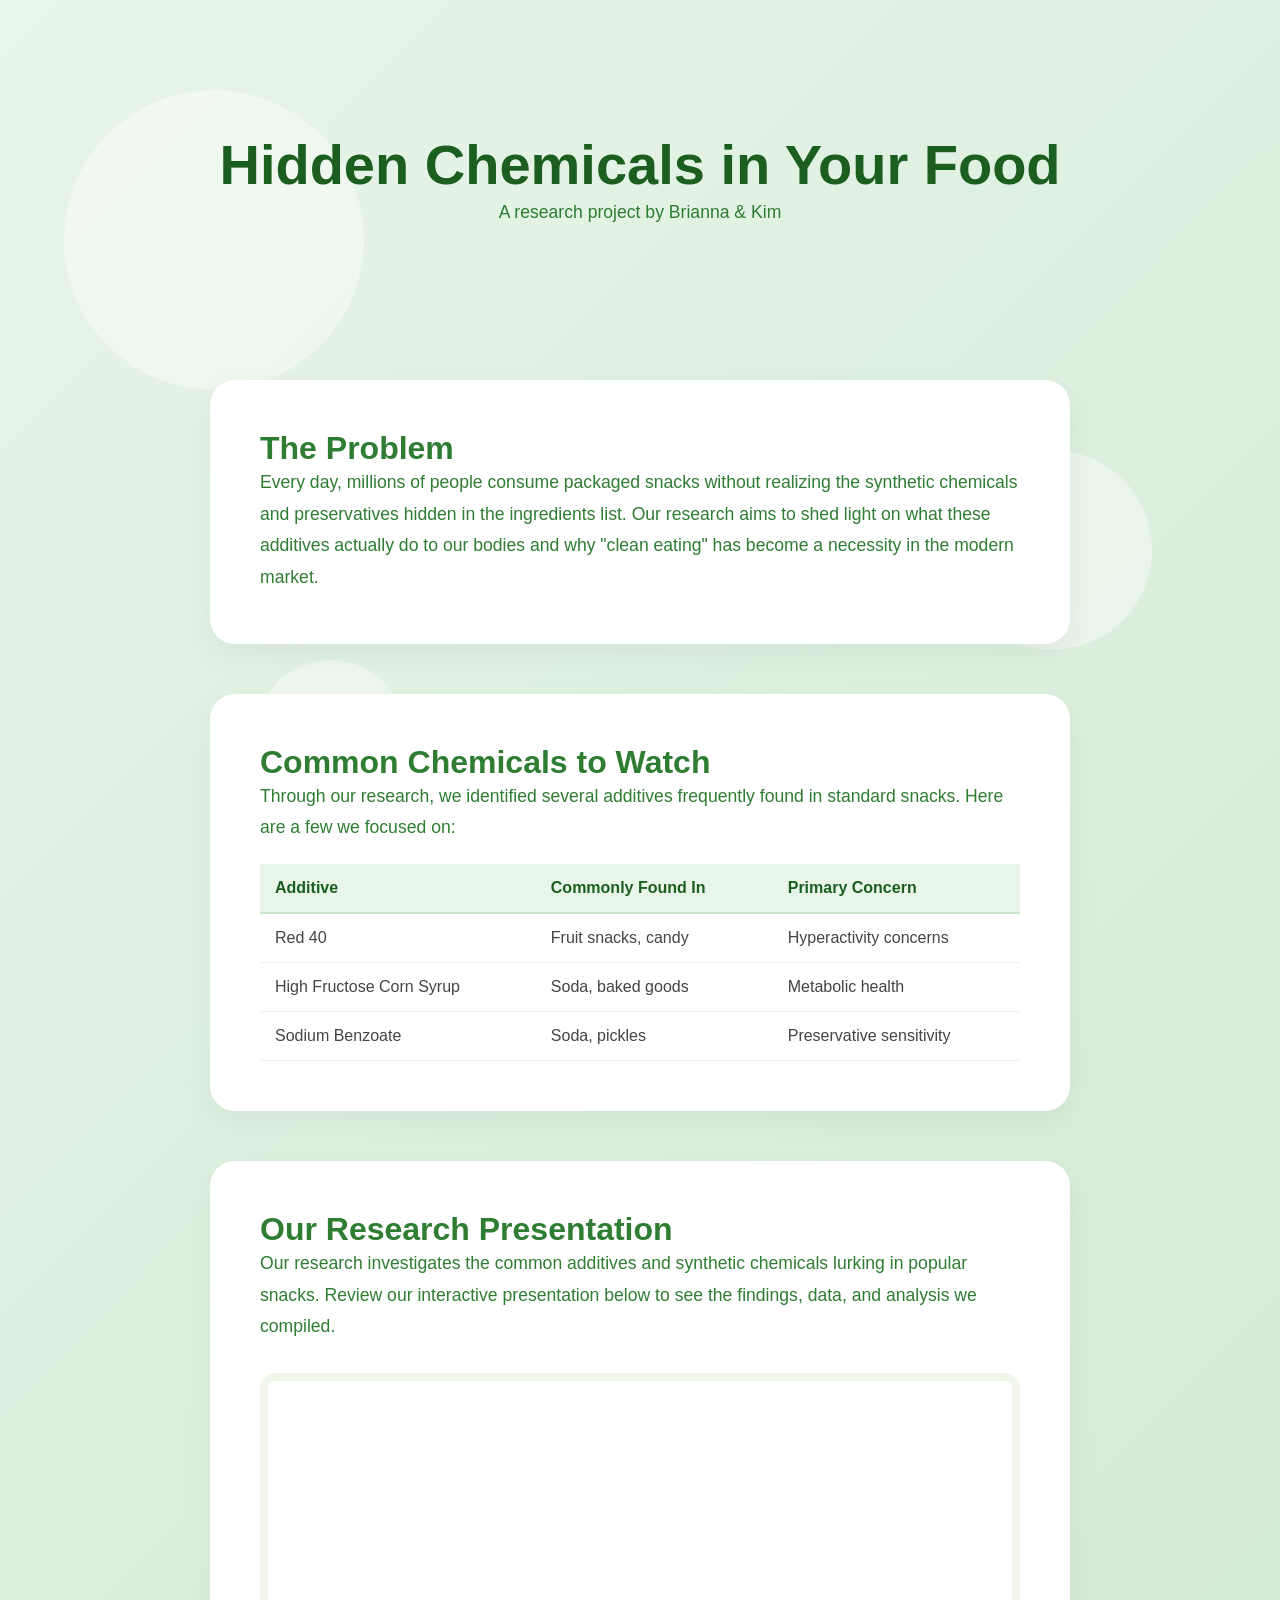
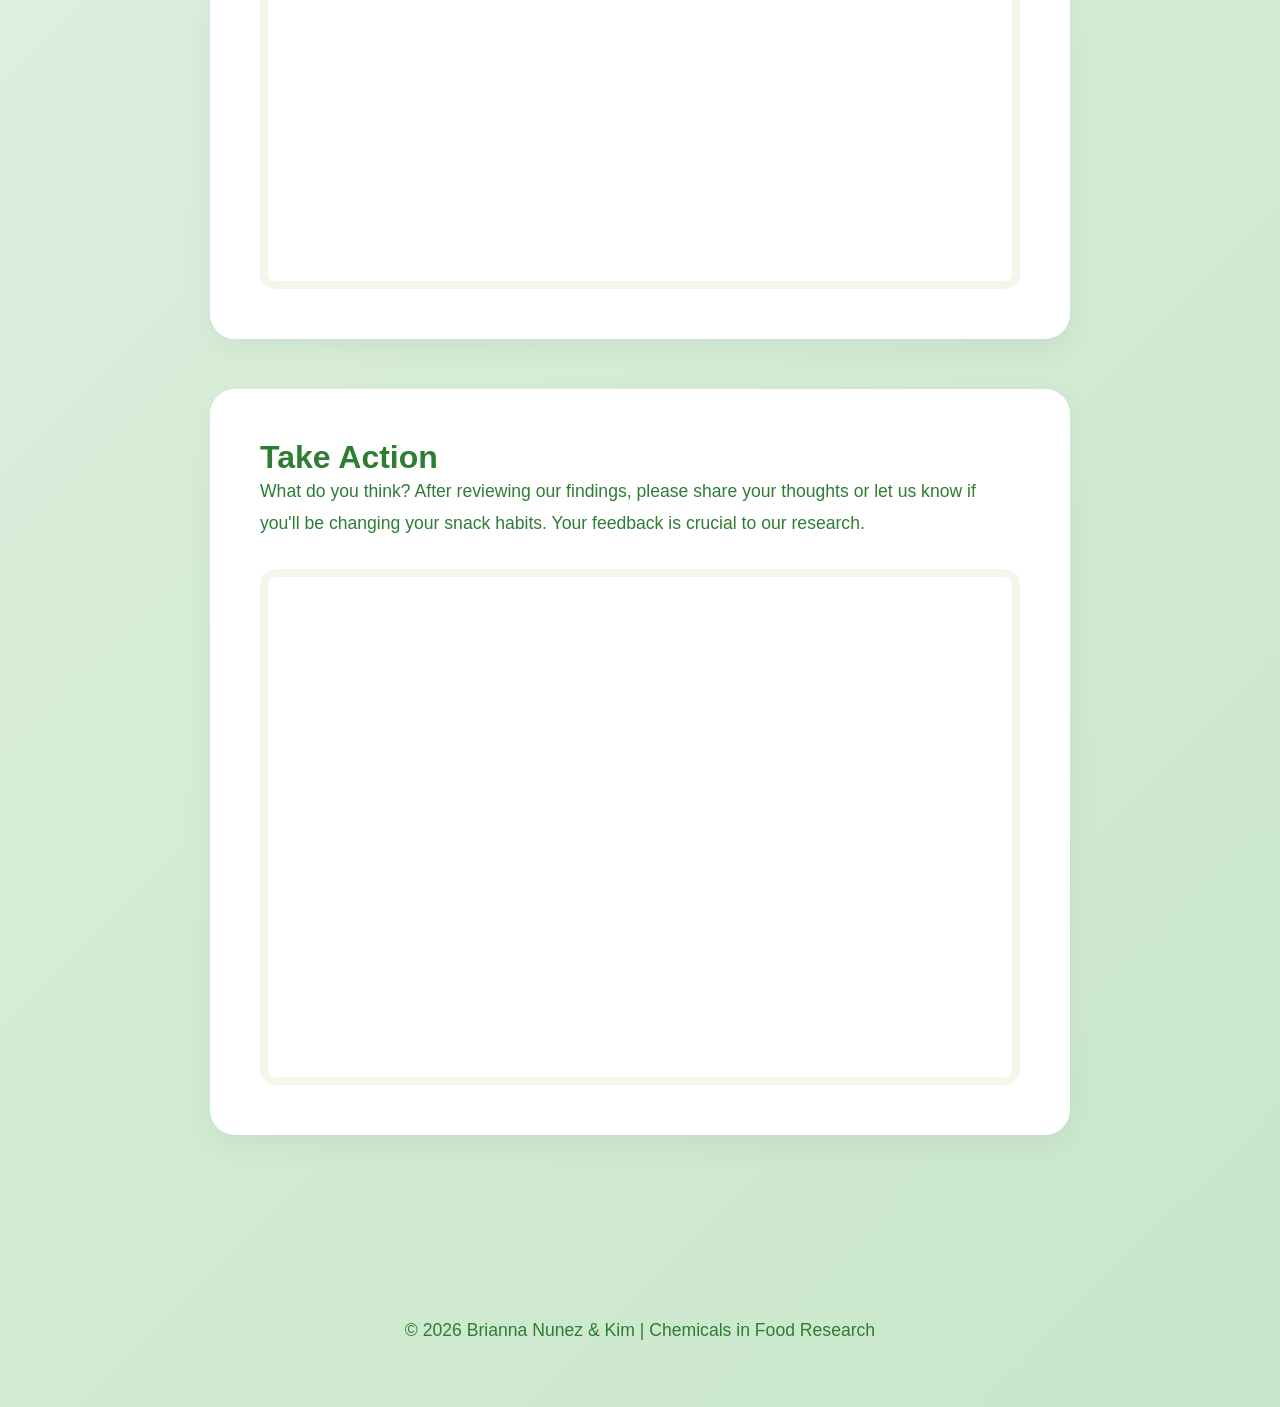
==== index.html @ 99bd2d15 "up" ====
<!DOCTYPE html>
<html lang="en">
<head>
    <meta charset="UTF-8">
    <meta name="viewport" content="width=device-width, initial-scale=1.0">
    <title>Hidden Chemicals in Food | Brianna & Kim</title>
    <link rel="stylesheet" href="style.css">
</head>
<body>

    <div class="background-shapes">
        <div class="shape shape-1"></div>
        <div class="shape shape-2"></div>
        <div class="shape shape-3"></div>
    </div>

    <header>
        <h1>Hidden Chemicals in Your Food</h1>
        <p>A research project by Brianna & Kim</p>
    </header>

    <main>
        <section class="card">
            <h2>The Problem</h2>
            <p>Every day, millions of people consume packaged snacks without realizing the synthetic chemicals and preservatives hidden in the ingredients list. Our research aims to shed light on what these additives actually do to our bodies and why "clean eating" has become a necessity in the modern market.</p>
        </section>

        <section class="card">
            <h2>Common Chemicals to Watch</h2>
            <p>Through our research, we identified several additives frequently found in standard snacks. Here are a few we focused on:</p>
            <table class="chemical-table">
                <thead>
                    <tr>
                        <th>Additive</th>
                        <th>Commonly Found In</th>
                        <th>Primary Concern</th>
                    </tr>
                </thead>
                <tbody>
                    <tr>
                        <td>Red 40</td>
                        <td>Fruit snacks, candy</td>
                        <td>Hyperactivity concerns</td>
                    </tr>
                    <tr>
                        <td>High Fructose Corn Syrup</td>
                        <td>Soda, baked goods</td>
                        <td>Metabolic health</td>
                    </tr>
                    <tr>
                        <td>Sodium Benzoate</td>
                        <td>Soda, pickles</td>
                        <td>Preservative sensitivity</td>
                    </tr>
                </tbody>
            </table>
        </section>

        <section class="card">
            <h2>Our Research Presentation</h2>
            <p>Our research investigates the common additives and synthetic chemicals lurking in popular snacks. Review our interactive presentation below to see the findings, data, and analysis we compiled.</p>
            <div class="iframe-wrapper">
                <iframe src="https://www.canva.com/design/DAHKsEbuqi4/8BGTAutN_afvGPMgyIheFQ/view" allowfullscreen="true"></iframe>
            </div>
        </section>

        <section class="card">
            <h2>Take Action</h2>
            <p>What do you think? After reviewing our findings, please share your thoughts or let us know if you'll be changing your snack habits. Your feedback is crucial to our research.</p>
            <div class="iframe-wrapper">
                <iframe src="https://forms.gle/a7xbpSAyLiVK8RR58"></iframe>
            </div>
        </section>
    </main>

    <footer>
        <p>&copy; 2026 Brianna Nunez & Kim | Chemicals in Food Research</p>
    </footer>

</body>
</html>
---- style.css ----
* { margin: 0; padding: 0; box-sizing: border-box; }
@import url('https://fonts.googleapis.com/css2?family=Poppins:wght@300;600&display=swap');

html { scroll-behavior: smooth; }

body {
    font-family: 'Poppins', sans-serif;
    background: linear-gradient(135deg, #e8f5e9, #c8e6c9);
    min-height: 100vh;
    overflow-x: hidden;
    position: relative;
}

/* Floating Shapes (The "Veggie/Cloud" fluffiness) */
.background-shapes {
    position: fixed;
    top: 0; left: 0; width: 100%; height: 100%;
    z-index: -1;
    overflow: hidden;
}

.shape {
    position: absolute;
    background: rgba(255, 255, 255, 0.4);
    border-radius: 50%;
    animation: drift 15s infinite ease-in-out;
}

.shape-1 { width: 300px; height: 300px; top: 10%; left: 5%; }
.shape-2 { width: 200px; height: 200px; top: 50%; right: 10%; animation-delay: -5s; }
.shape-3 { width: 150px; height: 150px; bottom: 10%; left: 20%; animation-delay: -10s; }

@keyframes drift {
    0%, 100% { transform: translateY(0) scale(1); }
    50% { transform: translateY(-50px) scale(1.1); }
}

header {
    height: 40vh;
    display: flex;
    flex-direction: column;
    justify-content: center;
    align-items: center;
    text-align: center;
    padding: 20px;
}

h1 { font-size: 3.5rem; margin: 0; color: #1b5e20; }
p { line-height: 1.8; font-size: 1.1rem; color: #2e7d32; }

main { max-width: 900px; margin: 0 auto 50px auto; padding: 20px; }

/* Scroll Animation */
@keyframes reveal-animation {
    from { opacity: 0; transform: translateY(50px); }
    to { opacity: 1; transform: translateY(0); }
}

.card {
    background: white;
    padding: 50px;
    margin-bottom: 50px;
    border-radius: 25px;
    box-shadow: 0 10px 30px rgba(0,0,0,0.05);
    animation: reveal-animation linear both;
    animation-timeline: view();
    animation-range: entry 10% cover 40%;
    
    /* Sink-In Hover Effect */
    transition: transform 0.3s ease, box-shadow 0.3s ease;
}

.card:hover {
    transform: scale(0.97); /* The sink effect */
    box-shadow: 0 5px 15px rgba(0,0,0,0.1);
    filter: brightness(0.98); /* Slightly darkens to feel "pressed" */
}

h2 { color: #2e7d32; margin-top: 0; font-size: 2rem; }

.chemical-table { width: 100%; border-collapse: collapse; margin-top: 20px; }
.chemical-table th { background-color: #e8f5e9; color: #1b5e20; padding: 15px; text-align: left; border-bottom: 2px solid #c8e6c9; }
.chemical-table td { padding: 15px; border-bottom: 1px solid #e8f5e9; color: #444; }

.iframe-wrapper { margin-top: 30px; border: 8px solid #f1f8e9; border-radius: 15px; overflow: hidden; }
iframe { width: 100%; height: 500px; border: none; display: block; }

footer { text-align: center; padding: 60px; color: #4caf50; }
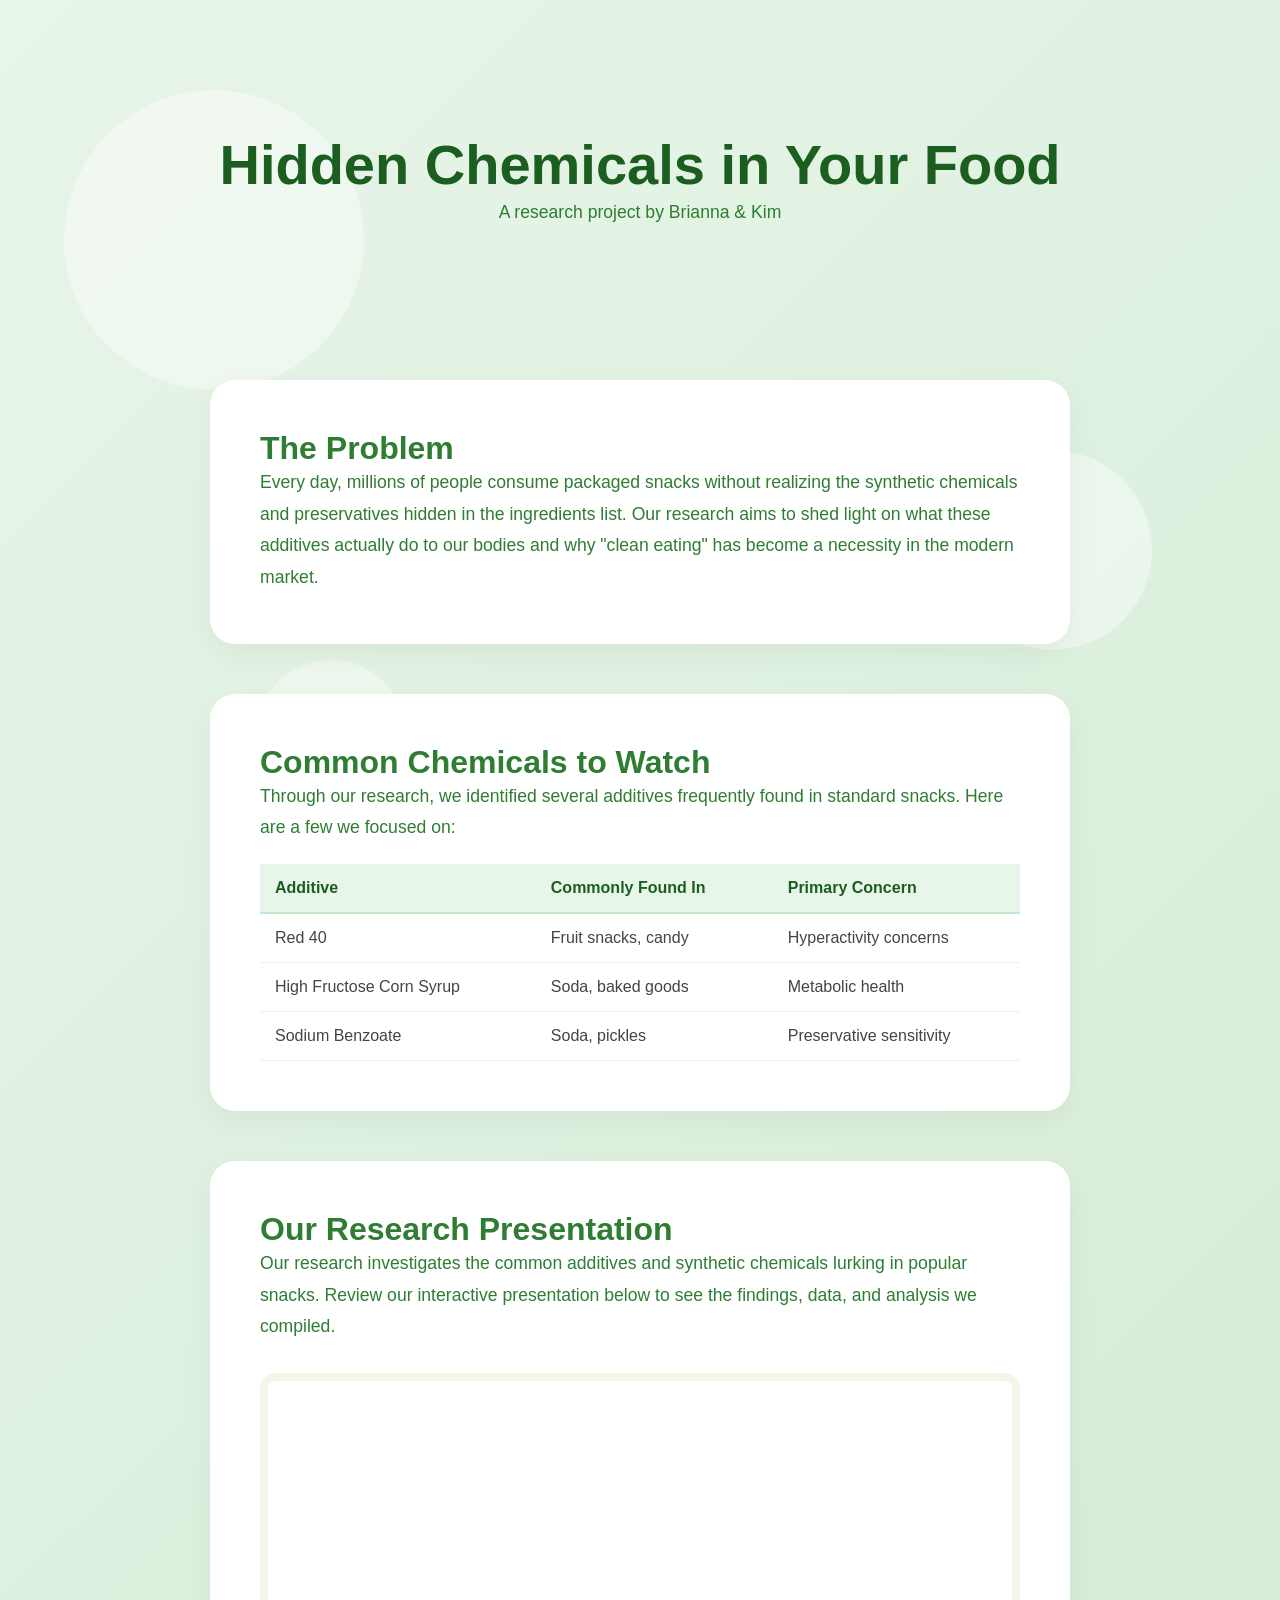
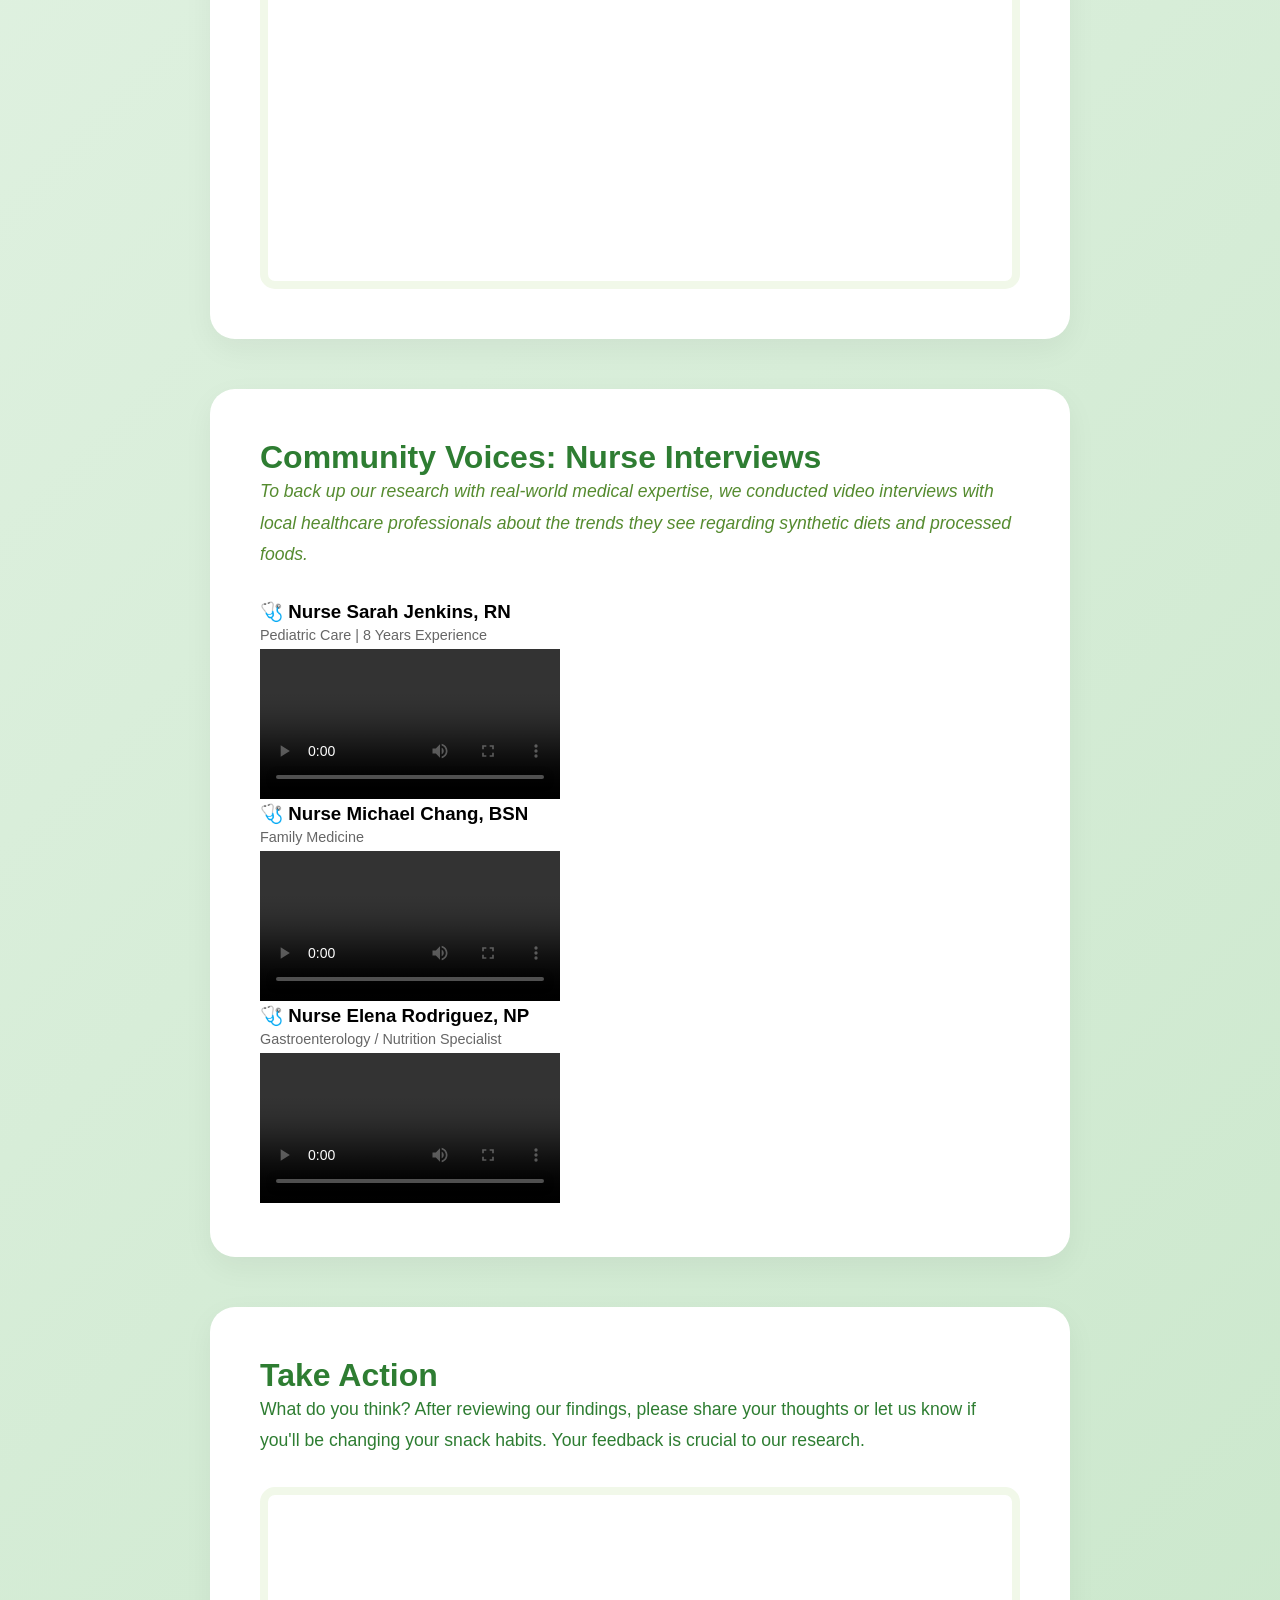
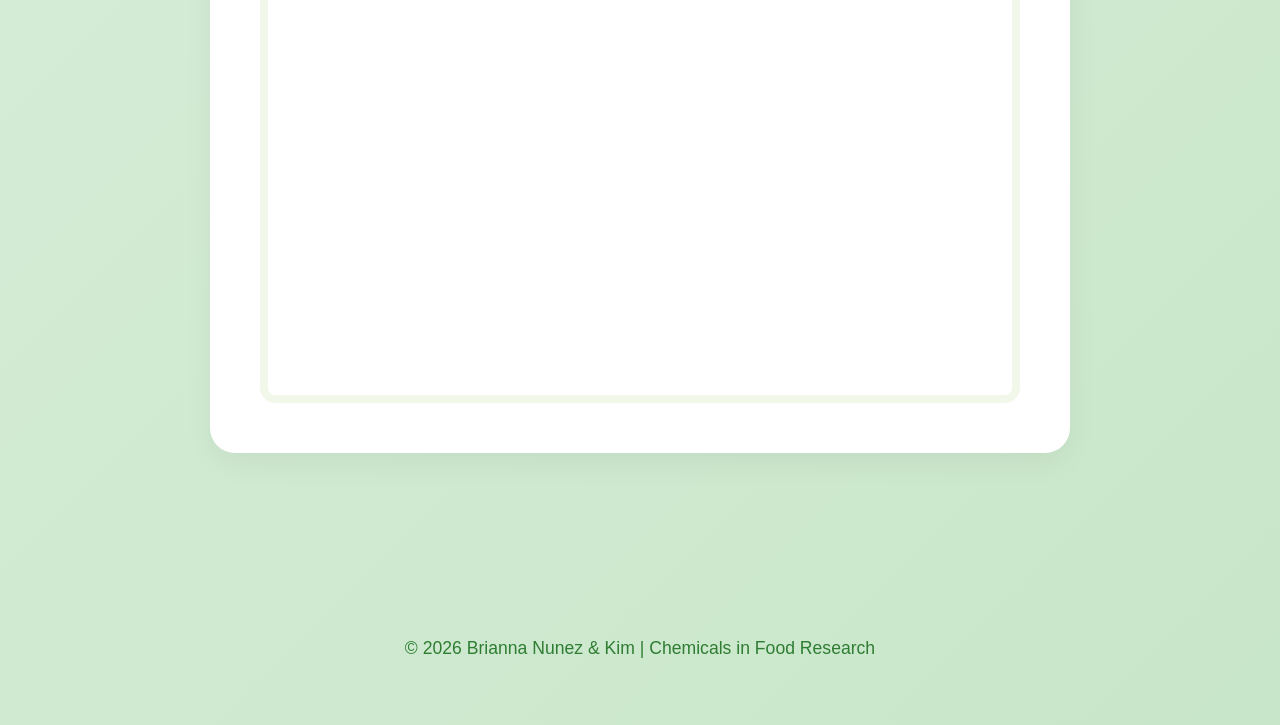
==== commit 095a6b71: "/" ====
--- a/index.html
+++ b/index.html
@@ -60,7 +60,56 @@
             <h2>Our Research Presentation</h2>
             <p>Our research investigates the common additives and synthetic chemicals lurking in popular snacks. Review our interactive presentation below to see the findings, data, and analysis we compiled.</p>
             <div class="iframe-wrapper">
-                <iframe src="https://www.canva.com/design/DAHKsEbuqi4/8BGTAutN_afvGPMgyIheFQ/view" allowfullscreen="true"></iframe>
+                <iframe src="https://www.canva.com/design/DAHKsEbuqi4/8BGTAutN_afvGPMgyIheFQ/view?embed" allowfullscreen="true"></iframe>
+            </div>
+        </section>
+
+       <!-- VIDEO INTERVIEWS SECTION -->
+       <section class="card">
+            <h2>Community Voices: Nurse Interviews</h2>
+            <p class="section-intro">To back up our research with real-world medical expertise, we conducted video interviews with local healthcare professionals about the trends they see regarding synthetic diets and processed foods.</p>
+            
+            <div class="video-grid">
+                
+                <div class="video-block">
+                    <div class="nurse-info">
+                        <h3>🩺 Nurse Sarah Jenkins, RN</h3>
+                        <p class="nurse-meta">Pediatric Care | 8 Years Experience</p>
+                    </div>
+                    <div class="video-wrapper">
+                        <video controls>
+                            <source src="nurse1.mov" type="video/quicktime">
+                            Your browser does not support the video tag.
+                        </video>
+                    </div>
+                </div>
+
+                <div class="video-block">
+                    <div class="nurse-info">
+                        <h3>🩺 Nurse Michael Chang, BSN</h3>
+                        <p class="nurse-meta">Family Medicine</p>
+                    </div>
+                    <div class="video-wrapper">
+                        <video controls>
+                            <source src="nurse2.mov" type="video/quicktime">
+                            Your browser does not support the video tag.
+                        </video>
+                    </div>
+                </div>
+
+                <div class="video-block">
+                    <div class="nurse-info">
+                        <h3>🩺 Nurse Elena Rodriguez, NP</h3>
+                        <p class="nurse-meta">Gastroenterology / Nutrition Specialist</p>
+                    </div>
+                    <div class="video-wrapper">
+                        <video controls>
+                            <source src="nurse3.mov" type="video/quicktime">
+                            Your browser does not support the video tag.
+                        </video>
+                    </div>
+                </div>
+
             </div>
         </section>
 
--- a/style.css
+++ b/style.css
@@ -85,4 +85,89 @@
 .iframe-wrapper { margin-top: 30px; border: 8px solid #f1f8e9; border-radius: 15px; overflow: hidden; }
 iframe { width: 100%; height: 500px; border: none; display: block; }
 
-footer { text-align: center; padding: 60px; color: #4caf50; }+footer { text-align: center; padding: 60px; color: #4caf50; }
+
+/* --- Nurse Interviews Section Styles --- */
+.section-intro {
+    margin-bottom: 30px;
+    font-style: italic;
+    color: #558b2f;
+}
+
+.interview-container {
+    display: flex;
+    flex-direction: column;
+    gap: 40px;
+    margin-top: 20px;
+}
+
+.interview-block {
+    background-color: #f1f8e9;
+    padding: 25px;
+    border-radius: 15px;
+    border-left: 5px solid #4caf50;
+    transition: transform 0.2s ease;
+}
+
+.interview-block:hover {
+    transform: translateX(5px); /* Soft nudge right on hover */
+}
+
+.nurse-profile {
+    display: flex;
+    align-items: center;
+    gap: 15px;
+    margin-bottom: 15px;
+}
+
+.nurse-avatar {
+    font-size: 2rem;
+    background: white;
+    padding: 10px;
+    border-radius: 50%;
+    box-shadow: 0 4px 10px rgba(0,0,0,0.05);
+    width: 55px;
+    height: 55px;
+    display: flex;
+    align-items: center;
+    justify-content: center;
+}
+
+.nurse-profile h3 {
+    color: #1b5e20;
+    font-size: 1.2rem;
+    margin: 0;
+}
+
+.nurse-meta {
+    font-size: 0.9rem;
+    color: #666;
+    margin: 0;
+}
+
+.interview-audio {
+    width: 100%;
+    margin: 15px 0;
+    border-radius: 30px;
+}
+
+.interview-qa {
+    margin-top: 15px;
+}
+
+.question {
+    color: #2e7d32;
+    margin-bottom: 8px;
+    font-size: 1rem;
+}
+
+blockquote {
+    font-size: 1.05rem;
+    line-height: 1.6;
+    color: #333;
+    background: white;
+    padding: 15px;
+    border-radius: 10px;
+    margin: 0;
+    box-shadow: inset 0 0 5px rgba(0,0,0,0.02);
+}
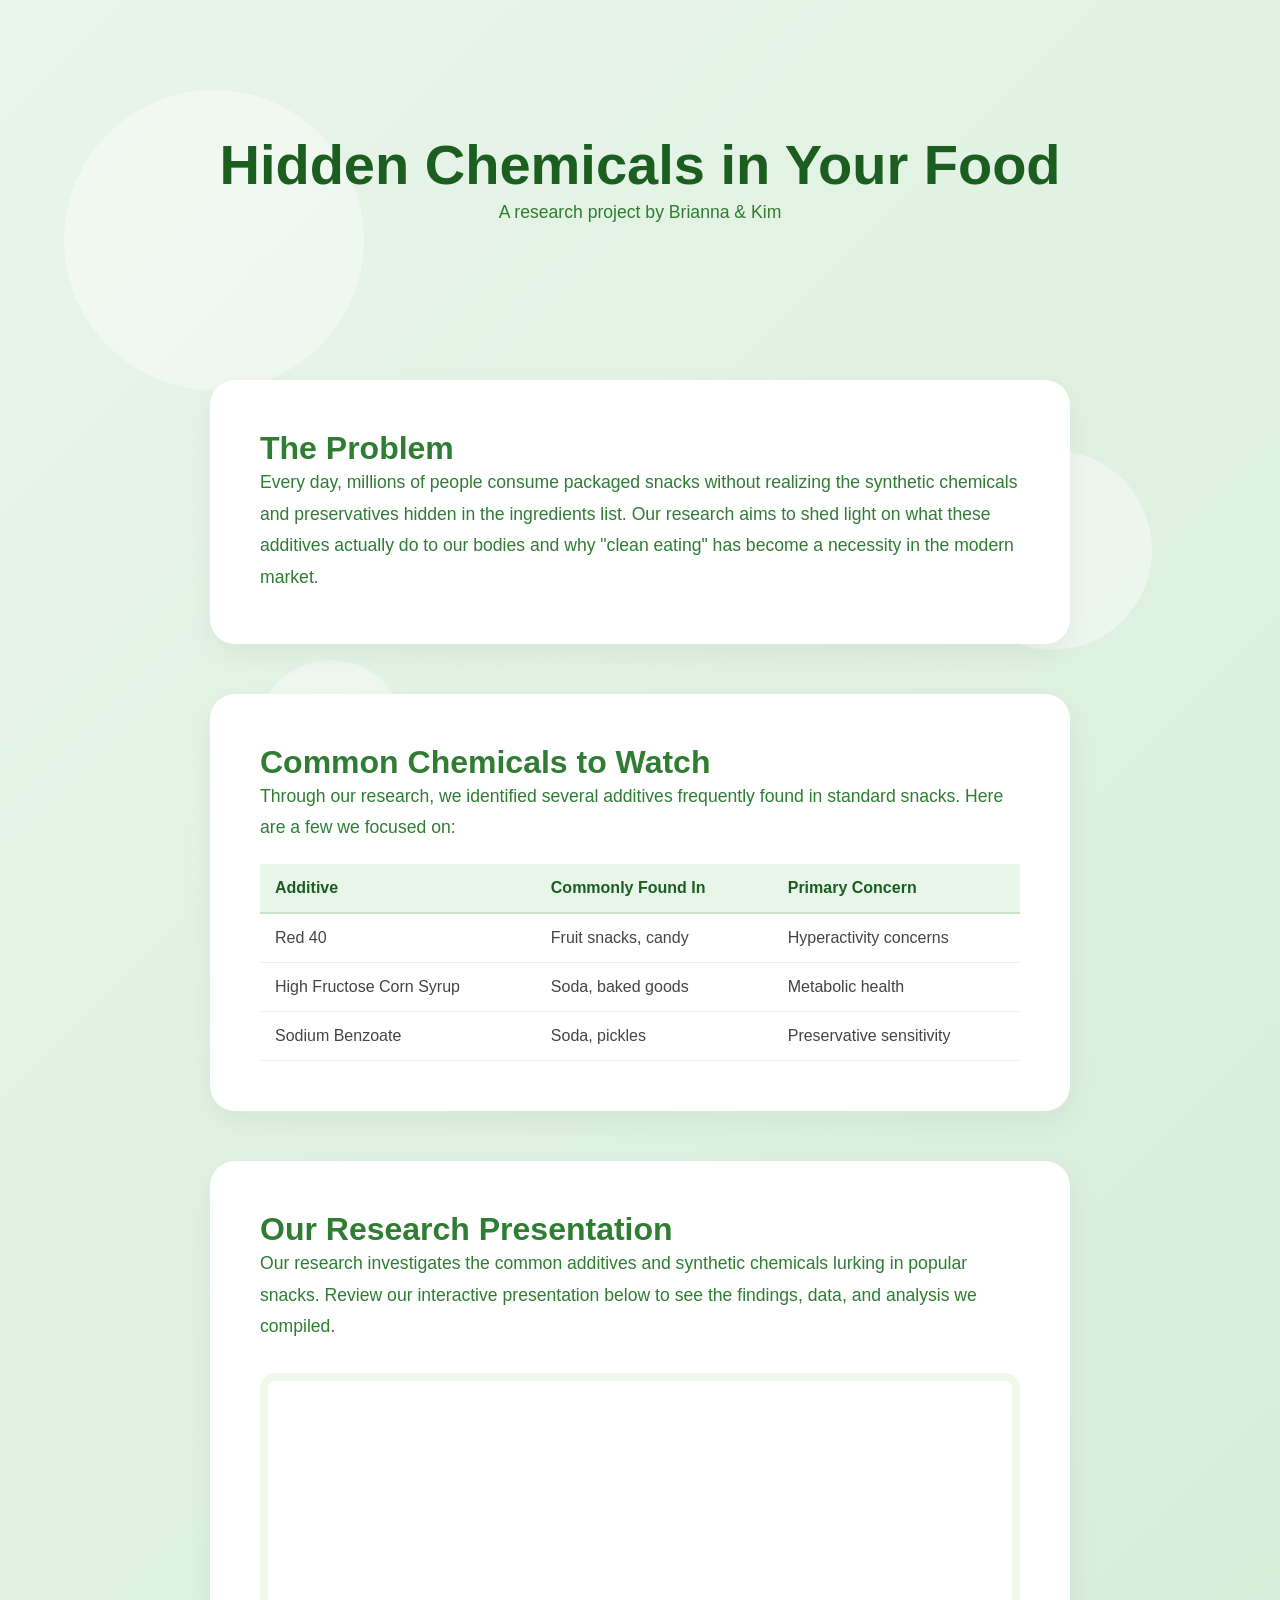
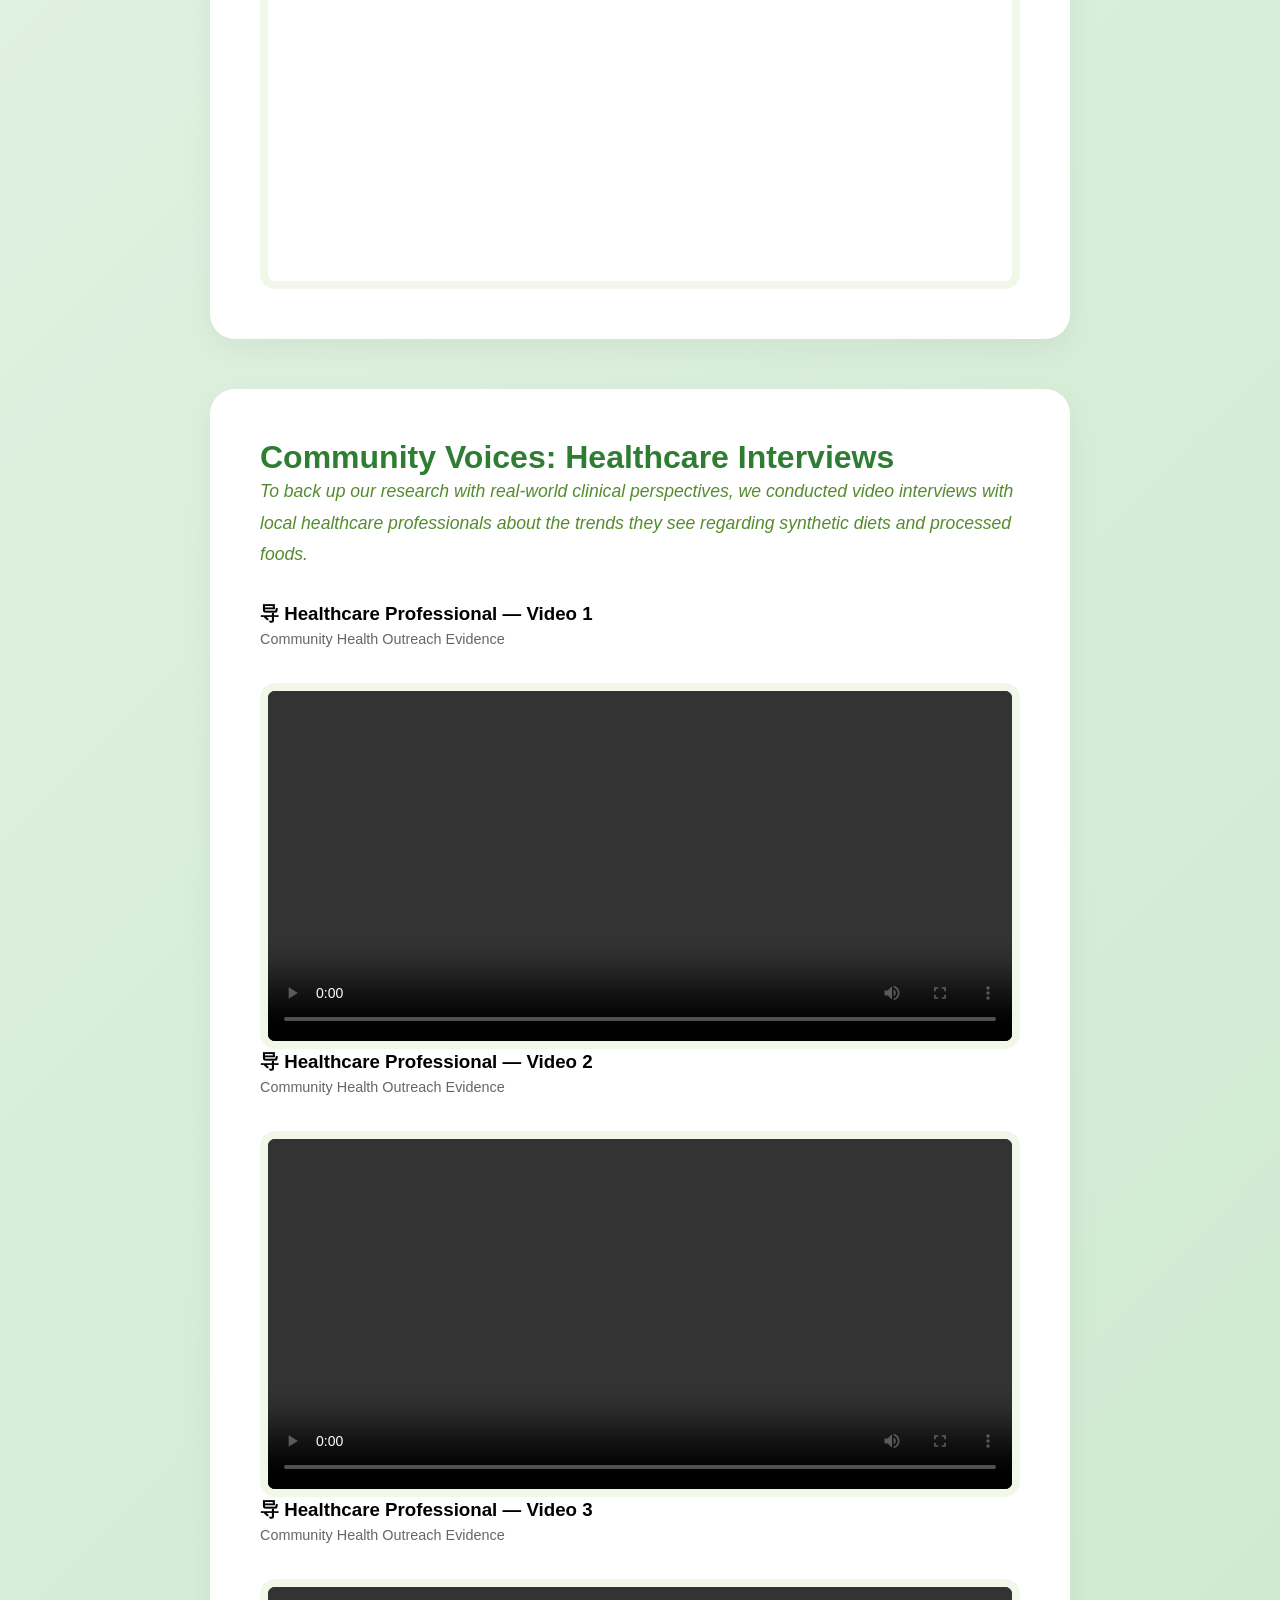
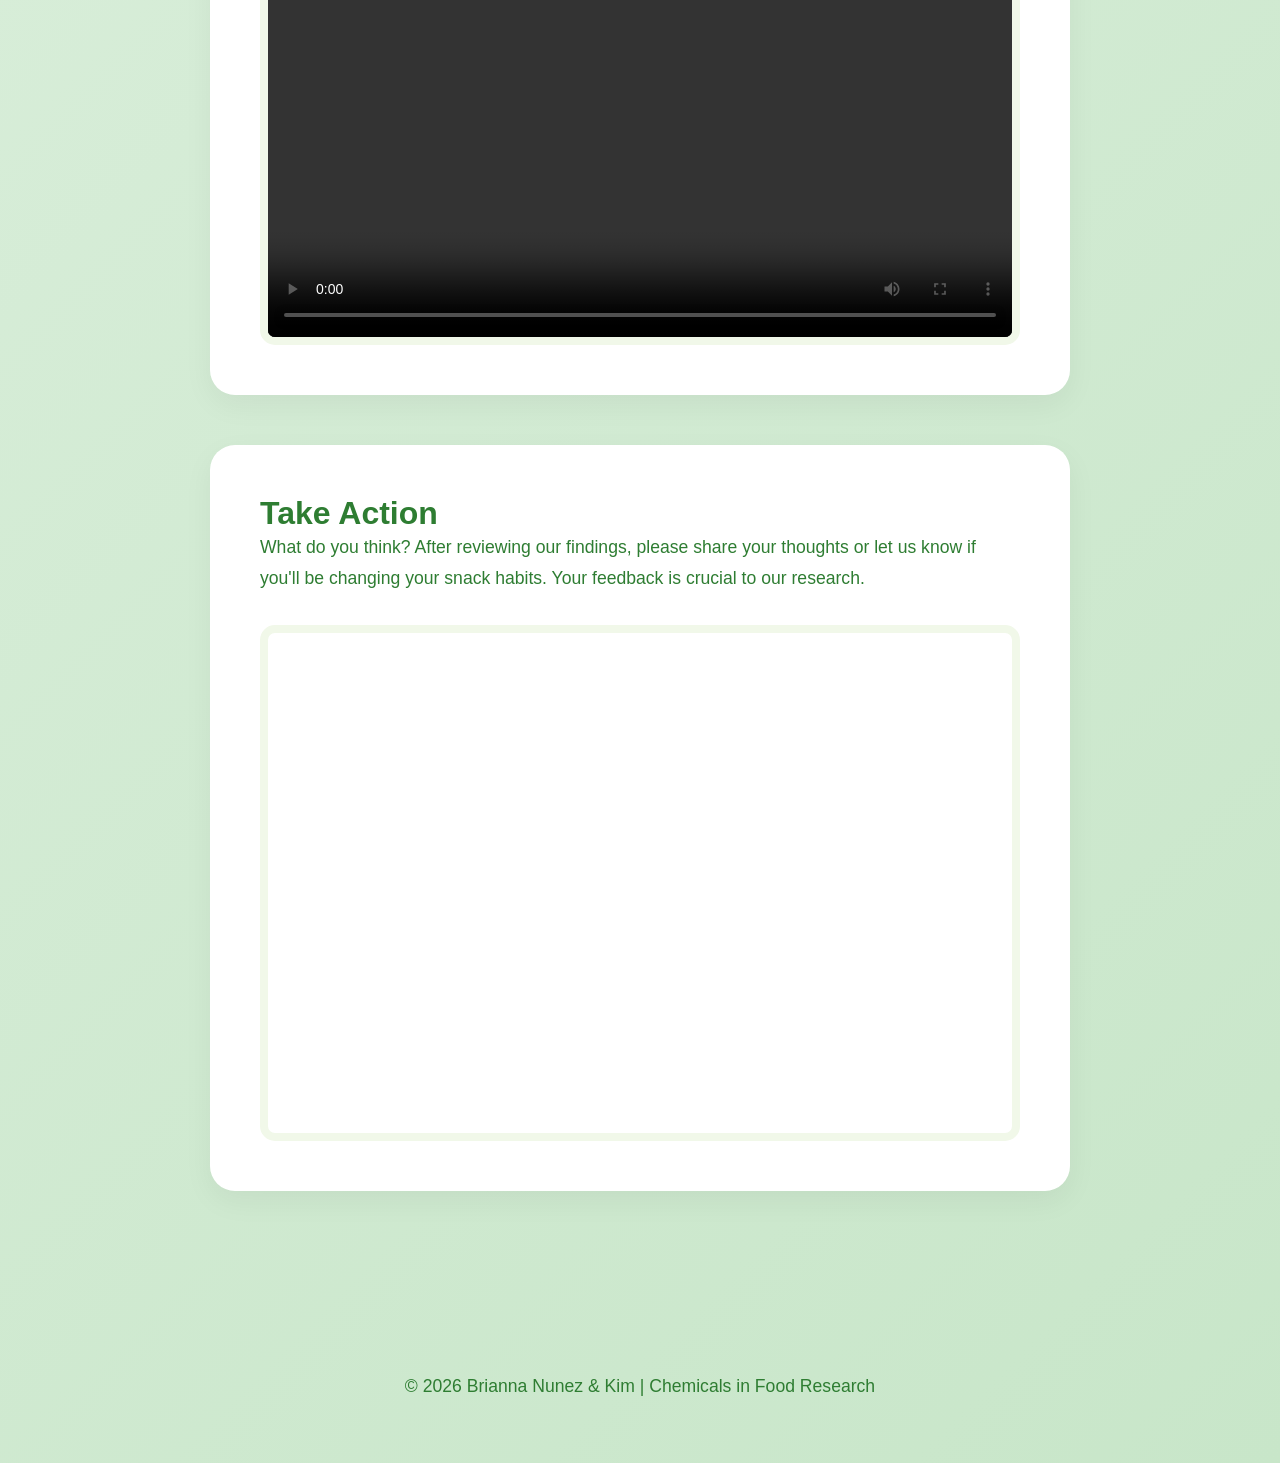
==== commit 6adc5643: "up" ====
--- a/index.html
+++ b/index.html
@@ -64,21 +64,21 @@
             </div>
         </section>
 
-       <!-- VIDEO INTERVIEWS SECTION -->
-       <section class="card">
-            <h2>Community Voices: Nurse Interviews</h2>
-            <p class="section-intro">To back up our research with real-world medical expertise, we conducted video interviews with local healthcare professionals about the trends they see regarding synthetic diets and processed foods.</p>
+     <section class="card">
+            <h2>Community Voices: Healthcare Interviews</h2>
+            <p class="section-intro">To back up our research with real-world clinical perspectives, we conducted video interviews with local healthcare professionals about the trends they see regarding synthetic diets and processed foods.</p>
             
             <div class="video-grid">
                 
                 <div class="video-block">
                     <div class="nurse-info">
-                        <h3>🩺 Nurse Sarah Jenkins, RN</h3>
-                        <p class="nurse-meta">Pediatric Care | 8 Years Experience</p>
+                        <h3>导 Healthcare Professional — Video 1</h3>
+                        <p class="nurse-meta">Community Health Outreach Evidence</p>
                     </div>
-                    <div class="video-wrapper">
-                        <video controls>
+                    <div class="iframe-wrapper" style="height: auto;">
+                        <video controls width="100%" playsinline height="350" style="display: block; background: #000;">
                             <source src="nurse1.mov" type="video/quicktime">
+                            <source src="nurse1.mov" type="video/mp4; codecs='avc1.42E01E, mp4a.40.2'">
                             Your browser does not support the video tag.
                         </video>
                     </div>
@@ -86,12 +86,13 @@
 
                 <div class="video-block">
                     <div class="nurse-info">
-                        <h3>🩺 Nurse Michael Chang, BSN</h3>
-                        <p class="nurse-meta">Family Medicine</p>
+                        <h3>导 Healthcare Professional — Video 2</h3>
+                        <p class="nurse-meta">Community Health Outreach Evidence</p>
                     </div>
-                    <div class="video-wrapper">
-                        <video controls>
+                    <div class="iframe-wrapper" style="height: auto;">
+                        <video controls width="100%" playsinline height="350" style="display: block; background: #000;">
                             <source src="nurse2.mov" type="video/quicktime">
+                            <source src="nurse2.mov" type="video/mp4; codecs='avc1.42E01E, mp4a.40.2'">
                             Your browser does not support the video tag.
                         </video>
                     </div>
@@ -99,12 +100,13 @@
 
                 <div class="video-block">
                     <div class="nurse-info">
-                        <h3>🩺 Nurse Elena Rodriguez, NP</h3>
-                        <p class="nurse-meta">Gastroenterology / Nutrition Specialist</p>
+                        <h3>导 Healthcare Professional — Video 3</h3>
+                        <p class="nurse-meta">Community Health Outreach Evidence</p>
                     </div>
-                    <div class="video-wrapper">
-                        <video controls>
+                    <div class="iframe-wrapper" style="height: auto;">
+                        <video controls width="100%" playsinline height="350" style="display: block; background: #000;">
                             <source src="nurse3.mov" type="video/quicktime">
+                            <source src="nurse3.mov" type="video/mp4; codecs='avc1.42E01E, mp4a.40.2'">
                             Your browser does not support the video tag.
                         </video>
                     </div>
--- a/style.css
+++ b/style.css
@@ -170,4 +170,78 @@
     border-radius: 10px;
     margin: 0;
     box-shadow: inset 0 0 5px rgba(0,0,0,0.02);
+}
+
+/* --- Foolproof Google Drive Video Cards --- */
+.video-card-grid {
+    display: flex;
+    flex-direction: column;
+    gap: 30px;
+    margin-top: 20px;
+}
+
+.video-card {
+    background-color: #f1f8e9;
+    padding: 20px;
+    border-radius: 15px;
+    border: 1px solid #c8e6c9;
+}
+
+.video-card-info h3 {
+    color: #1b5e20;
+    font-size: 1.2rem;
+    margin: 0 0 5px 0;
+}
+
+.video-card-meta {
+    font-size: 0.9rem;
+    color: #558b2f;
+    margin: 0 0 15px 0;
+}
+
+/* The box that acts like a video container */
+.video-play-box {
+    display: flex;
+    flex-direction: column;
+    align-items: center;
+    justify-content: center;
+    background: #2e7d32; /* Rich Green base */
+    color: white;
+    text-decoration: none;
+    height: 180px;
+    border-radius: 12px;
+    box-shadow: 0 4px 15px rgba(46, 125, 50, 0.15);
+    
+    /* Smooth transitions for your preferred sink effect */
+    transition: transform 0.2s ease, background-color 0.2s ease;
+}
+
+/* Big Play Button Icon */
+.play-icon {
+    font-size: 3rem;
+    background: rgba(255, 255, 255, 0.2);
+    width: 70px;
+    height: 70px;
+    border-radius: 50%;
+    display: flex;
+    align-items: center;
+    justify-content: center;
+    margin-bottom: 10px;
+    transition: transform 0.2s ease;
+}
+
+.play-text {
+    font-weight: 600;
+    font-size: 1rem;
+    color: #f1f8e9;
+}
+
+/* Sinks in smoothly on hover just like your main project cards */
+.video-play-box:hover {
+    background-color: #1b5e20;
+    transform: scale(0.97); 
+}
+
+.video-play-box:hover .play-icon {
+    transform: scale(1.1); /* Slightly pops the play triangle when sinking the card */
 }
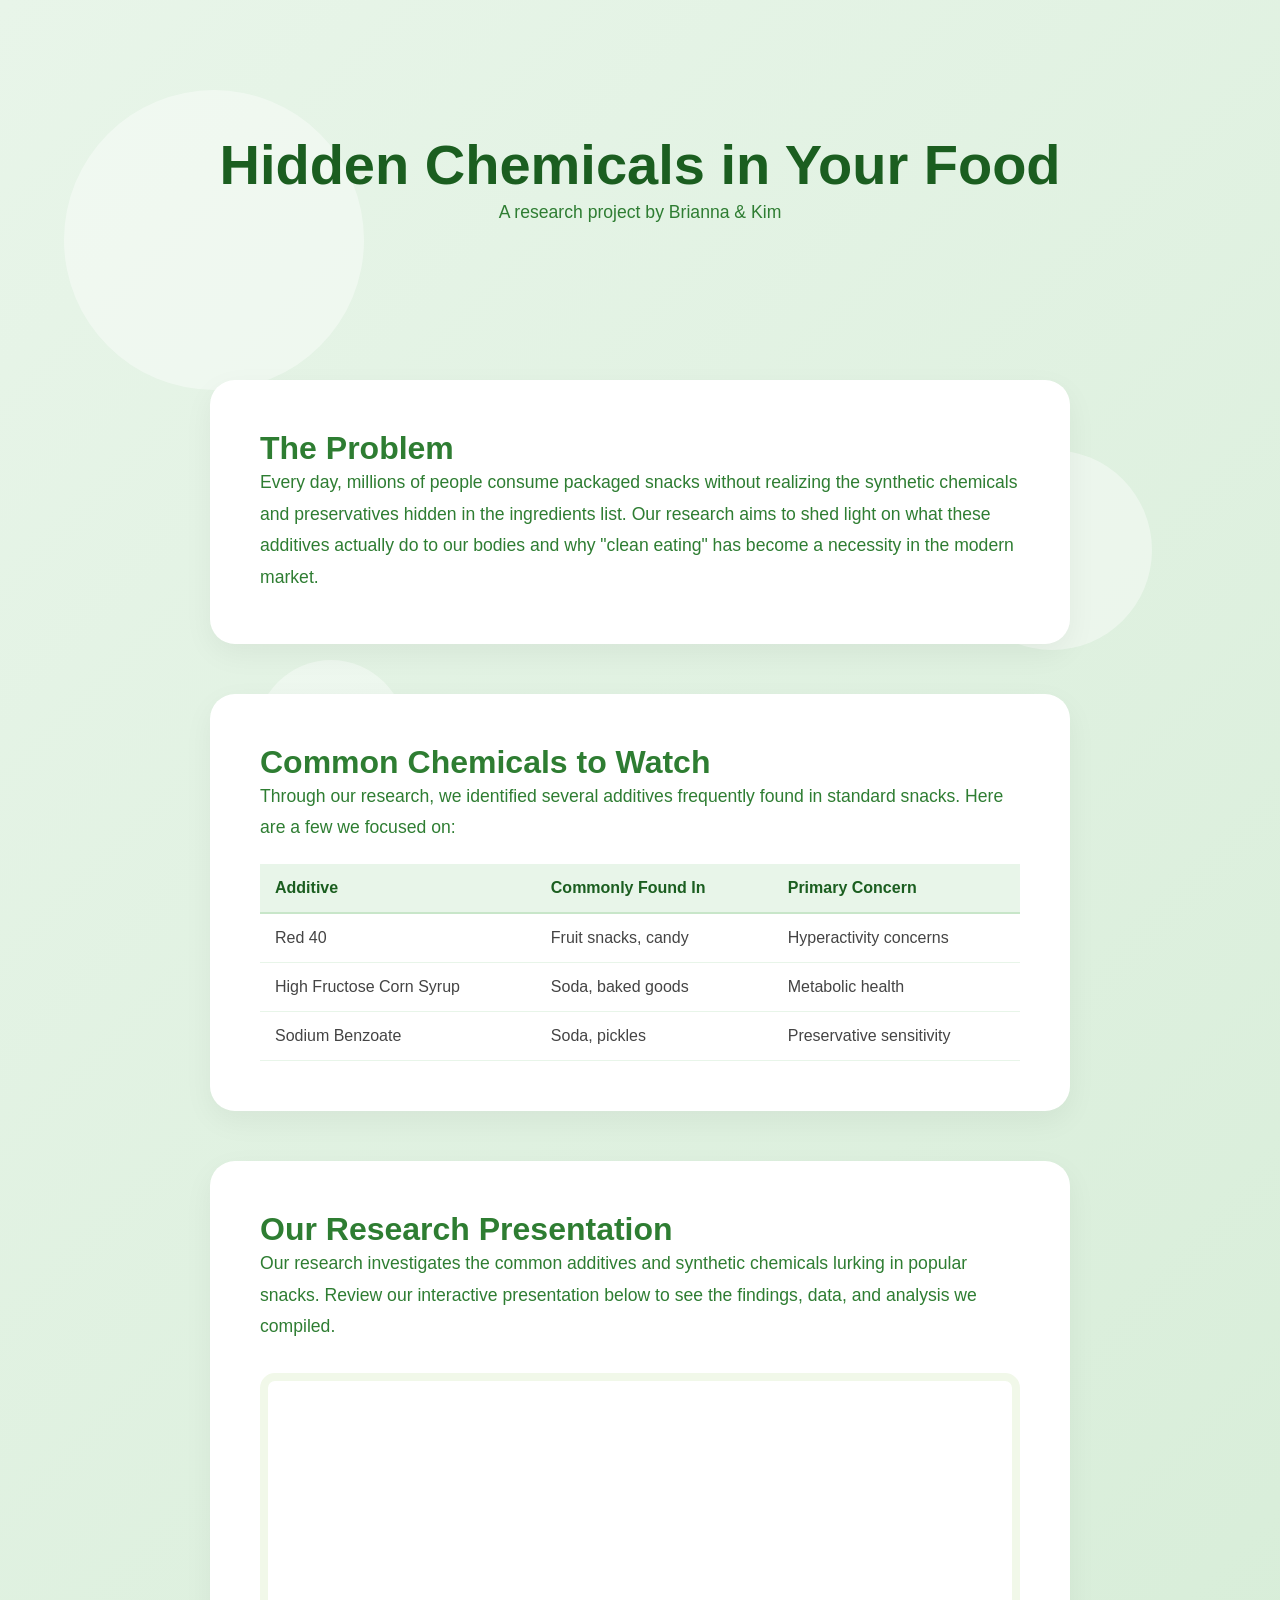
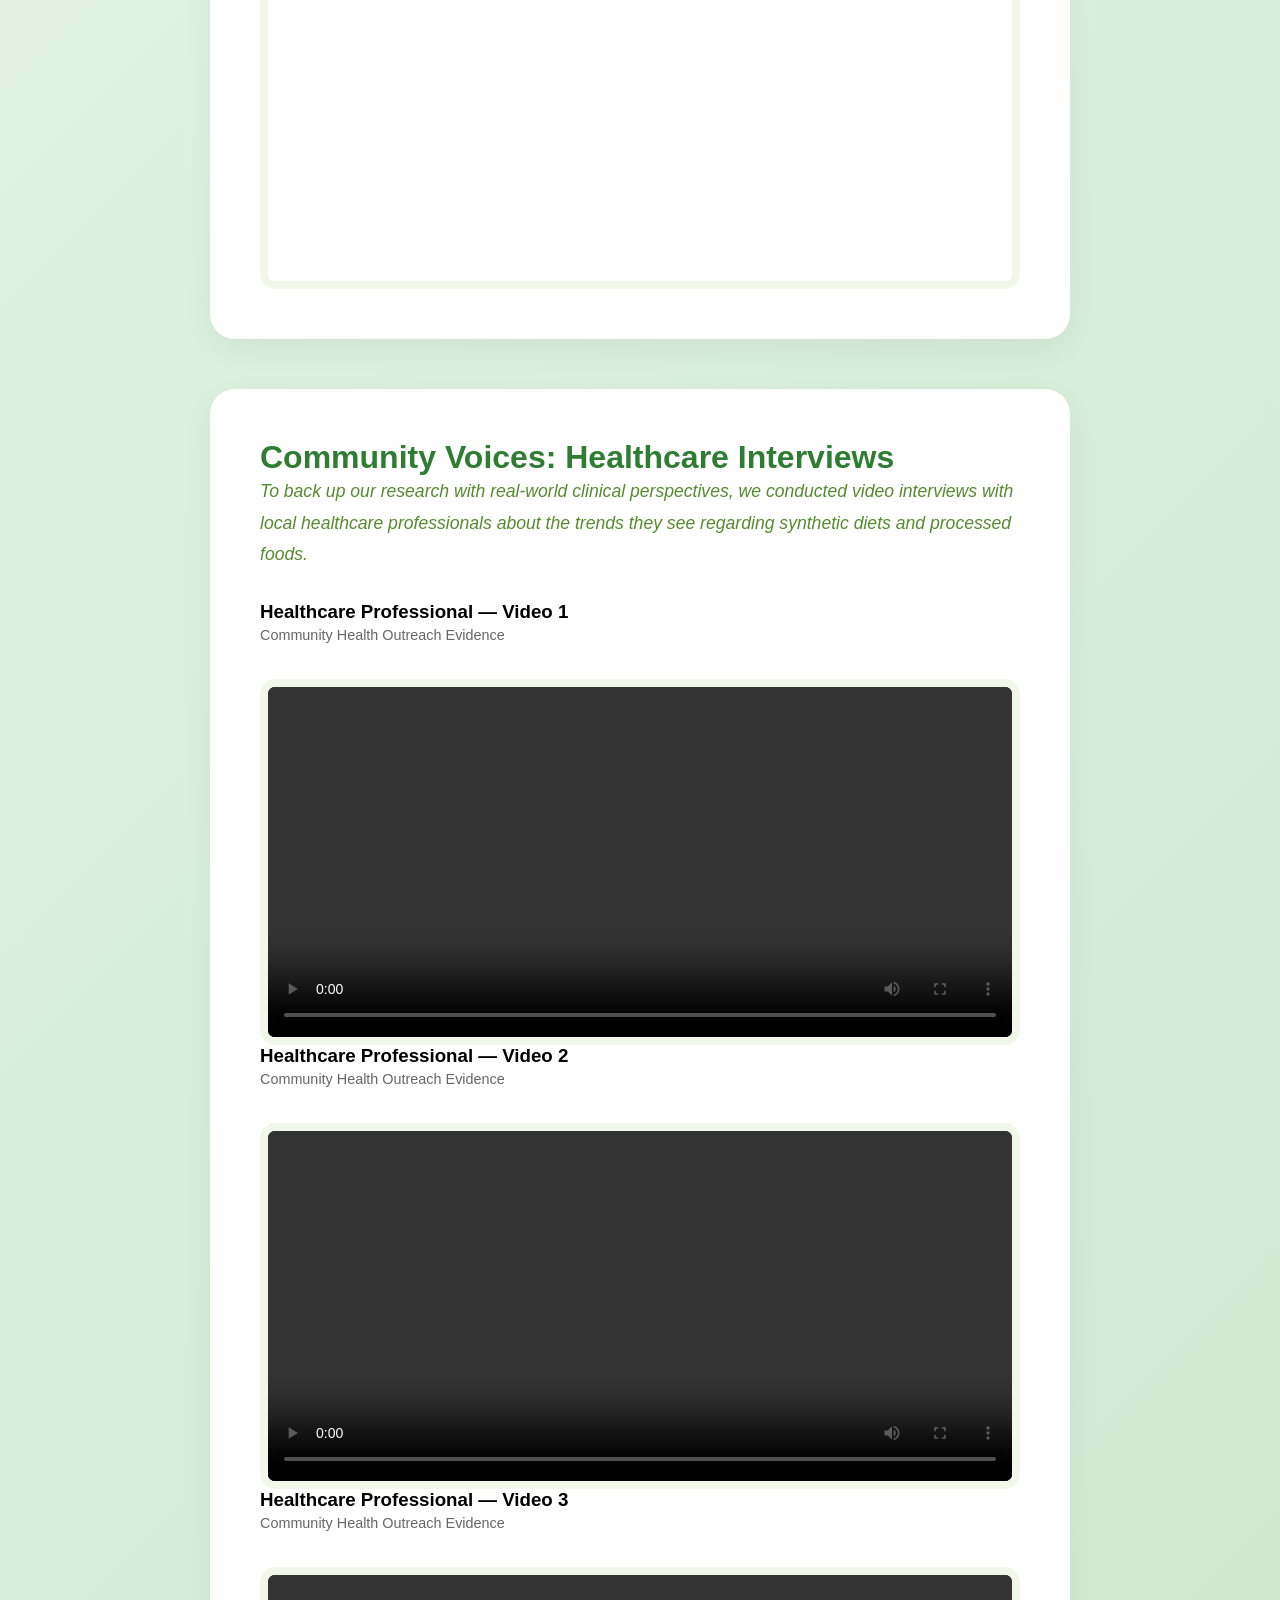
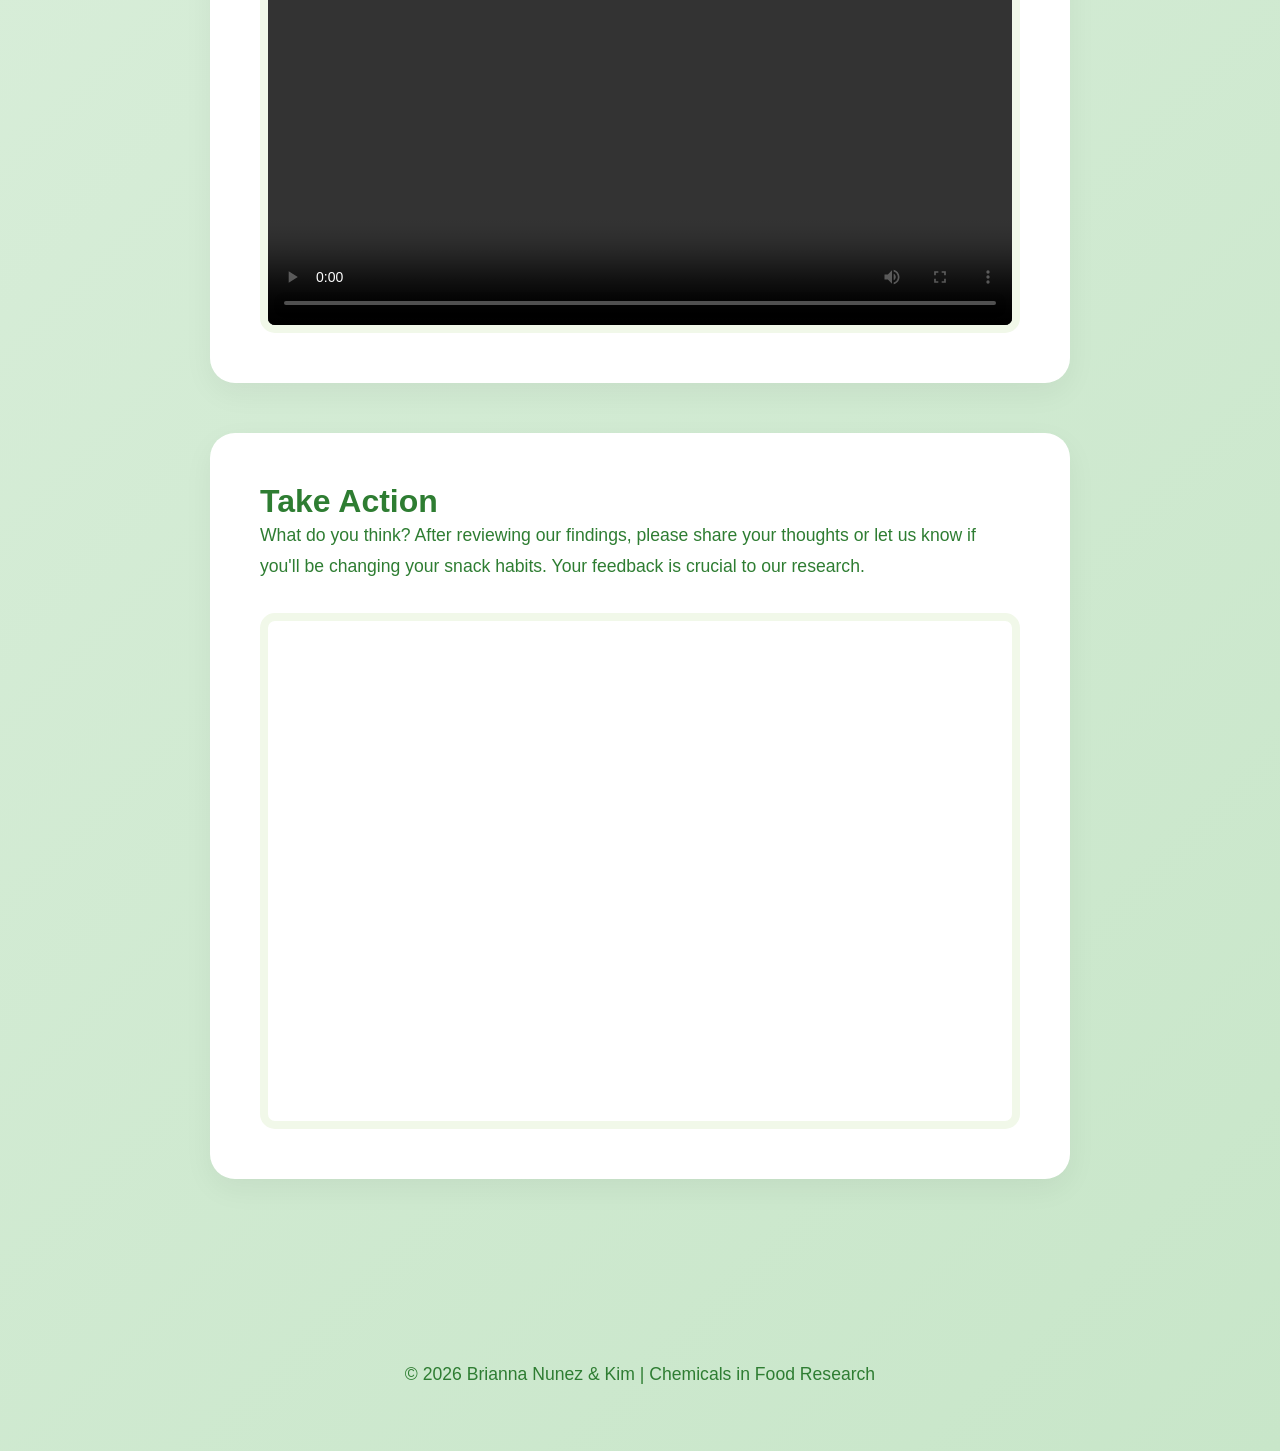
==== commit eb0d23e9: "vids" ====
--- a/index.html
+++ b/index.html
@@ -64,49 +64,53 @@
             </div>
         </section>
 
-     <section class="card">
+     <!-- INLINE VIDEO SECTION -->
+        <section class="card">
             <h2>Community Voices: Healthcare Interviews</h2>
             <p class="section-intro">To back up our research with real-world clinical perspectives, we conducted video interviews with local healthcare professionals about the trends they see regarding synthetic diets and processed foods.</p>
             
             <div class="video-grid">
                 
+                <!-- Interview 1 -->
                 <div class="video-block">
                     <div class="nurse-info">
-                        <h3>导 Healthcare Professional — Video 1</h3>
+                        <h3>Healthcare Professional — Video 1</h3>
                         <p class="nurse-meta">Community Health Outreach Evidence</p>
                     </div>
                     <div class="iframe-wrapper" style="height: auto;">
                         <video controls width="100%" playsinline height="350" style="display: block; background: #000;">
+                            <source src="nurse1.mov" type="video/mp4">
                             <source src="nurse1.mov" type="video/quicktime">
-                            <source src="nurse1.mov" type="video/mp4; codecs='avc1.42E01E, mp4a.40.2'">
                             Your browser does not support the video tag.
                         </video>
                     </div>
                 </div>
 
+                <!-- Interview 2 -->
                 <div class="video-block">
                     <div class="nurse-info">
-                        <h3>导 Healthcare Professional — Video 2</h3>
+                        <h3>Healthcare Professional — Video 2</h3>
                         <p class="nurse-meta">Community Health Outreach Evidence</p>
                     </div>
                     <div class="iframe-wrapper" style="height: auto;">
                         <video controls width="100%" playsinline height="350" style="display: block; background: #000;">
+                            <source src="nurse2.mov" type="video/mp4">
                             <source src="nurse2.mov" type="video/quicktime">
-                            <source src="nurse2.mov" type="video/mp4; codecs='avc1.42E01E, mp4a.40.2'">
                             Your browser does not support the video tag.
                         </video>
                     </div>
                 </div>
 
+                <!-- Interview 3 -->
                 <div class="video-block">
                     <div class="nurse-info">
-                        <h3>导 Healthcare Professional — Video 3</h3>
+                        <h3>Healthcare Professional — Video 3</h3>
                         <p class="nurse-meta">Community Health Outreach Evidence</p>
                     </div>
                     <div class="iframe-wrapper" style="height: auto;">
                         <video controls width="100%" playsinline height="350" style="display: block; background: #000;">
+                            <source src="nurse3.mov" type="video/mp4">
                             <source src="nurse3.mov" type="video/quicktime">
-                            <source src="nurse3.mov" type="video/mp4; codecs='avc1.42E01E, mp4a.40.2'">
                             Your browser does not support the video tag.
                         </video>
                     </div>
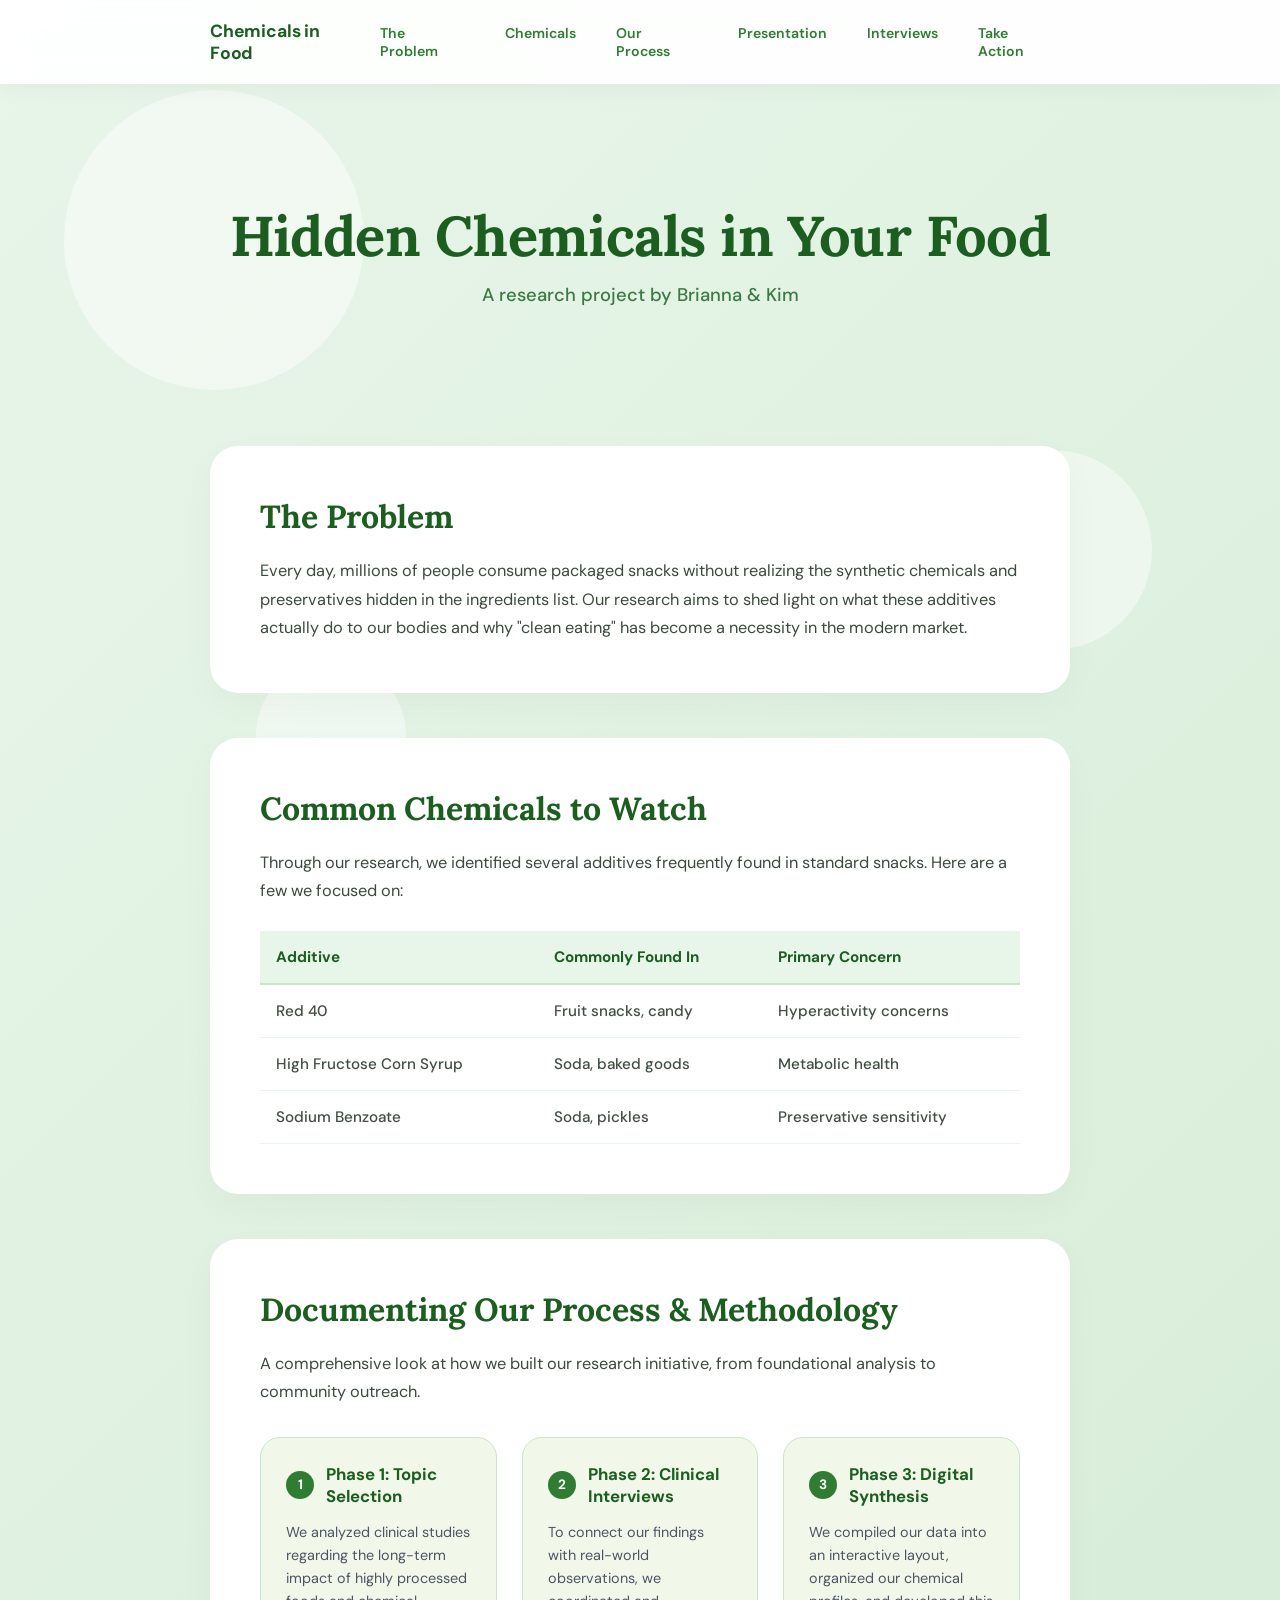
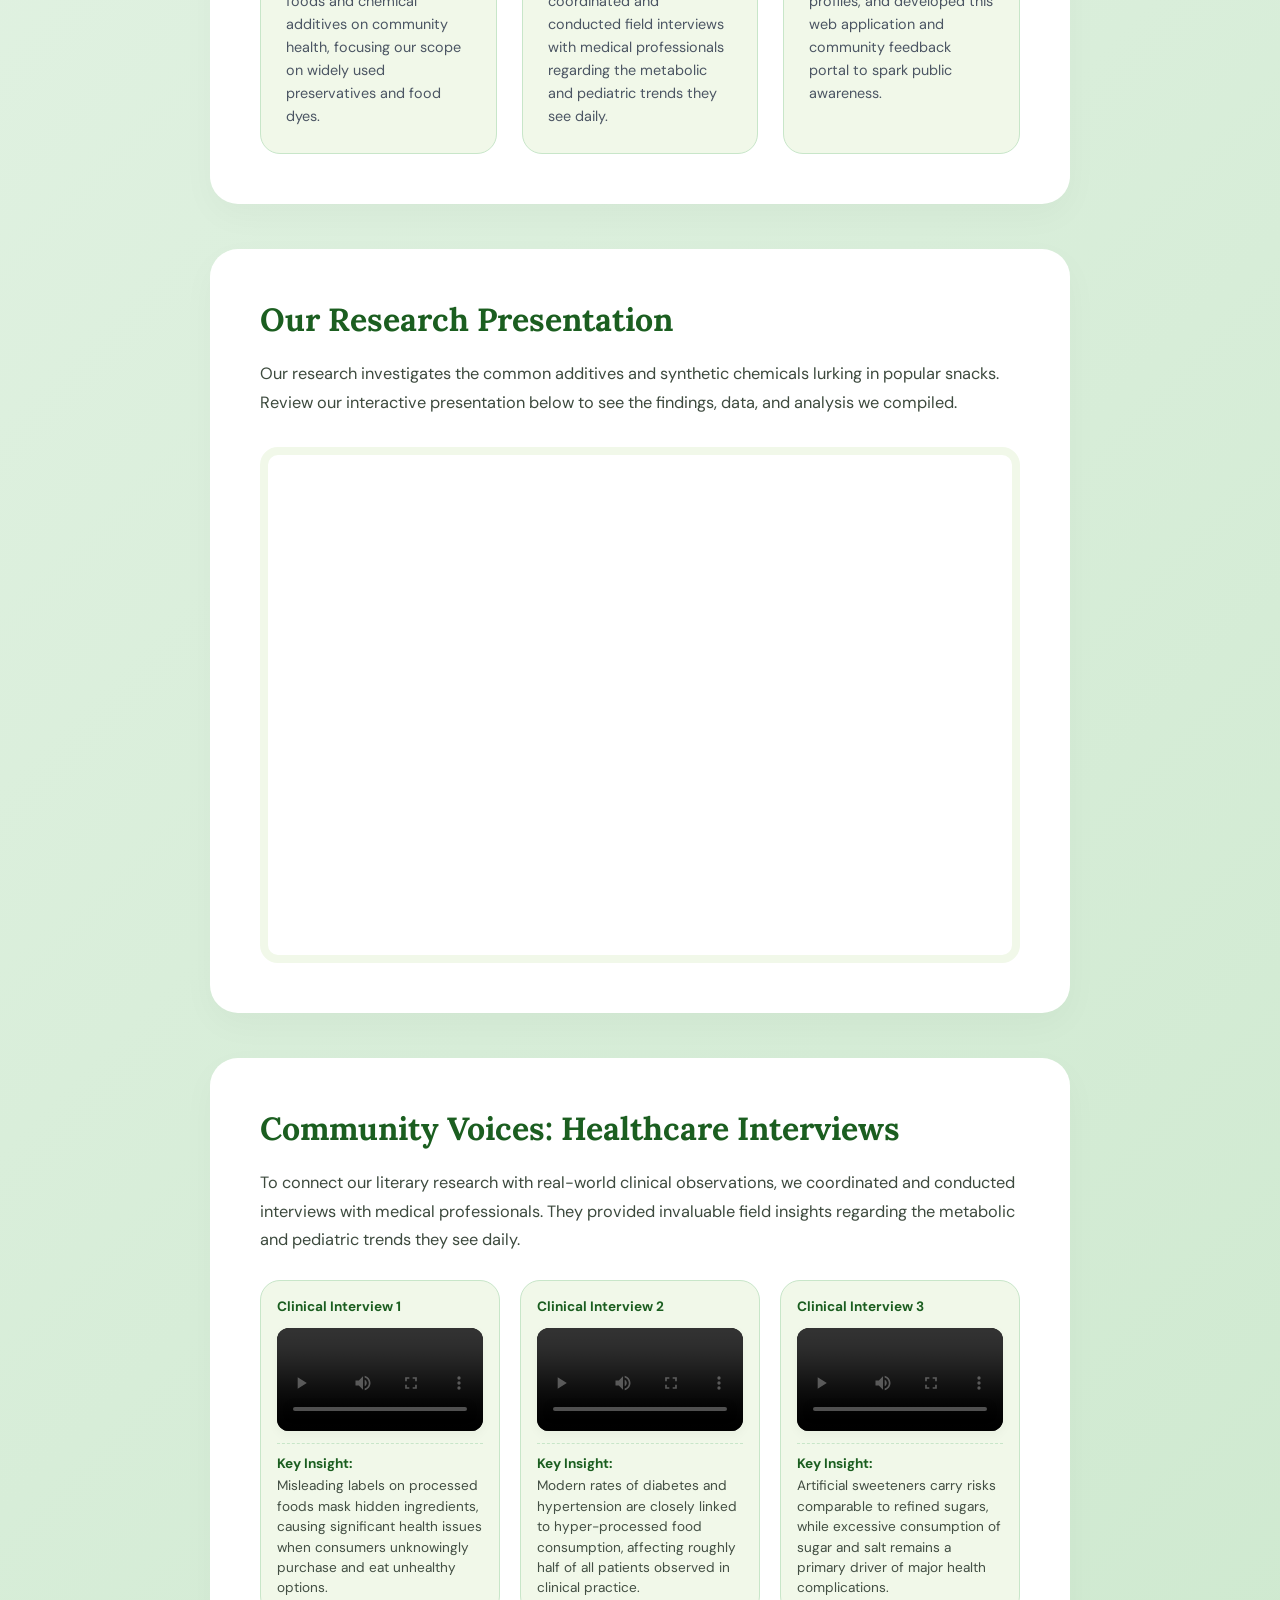
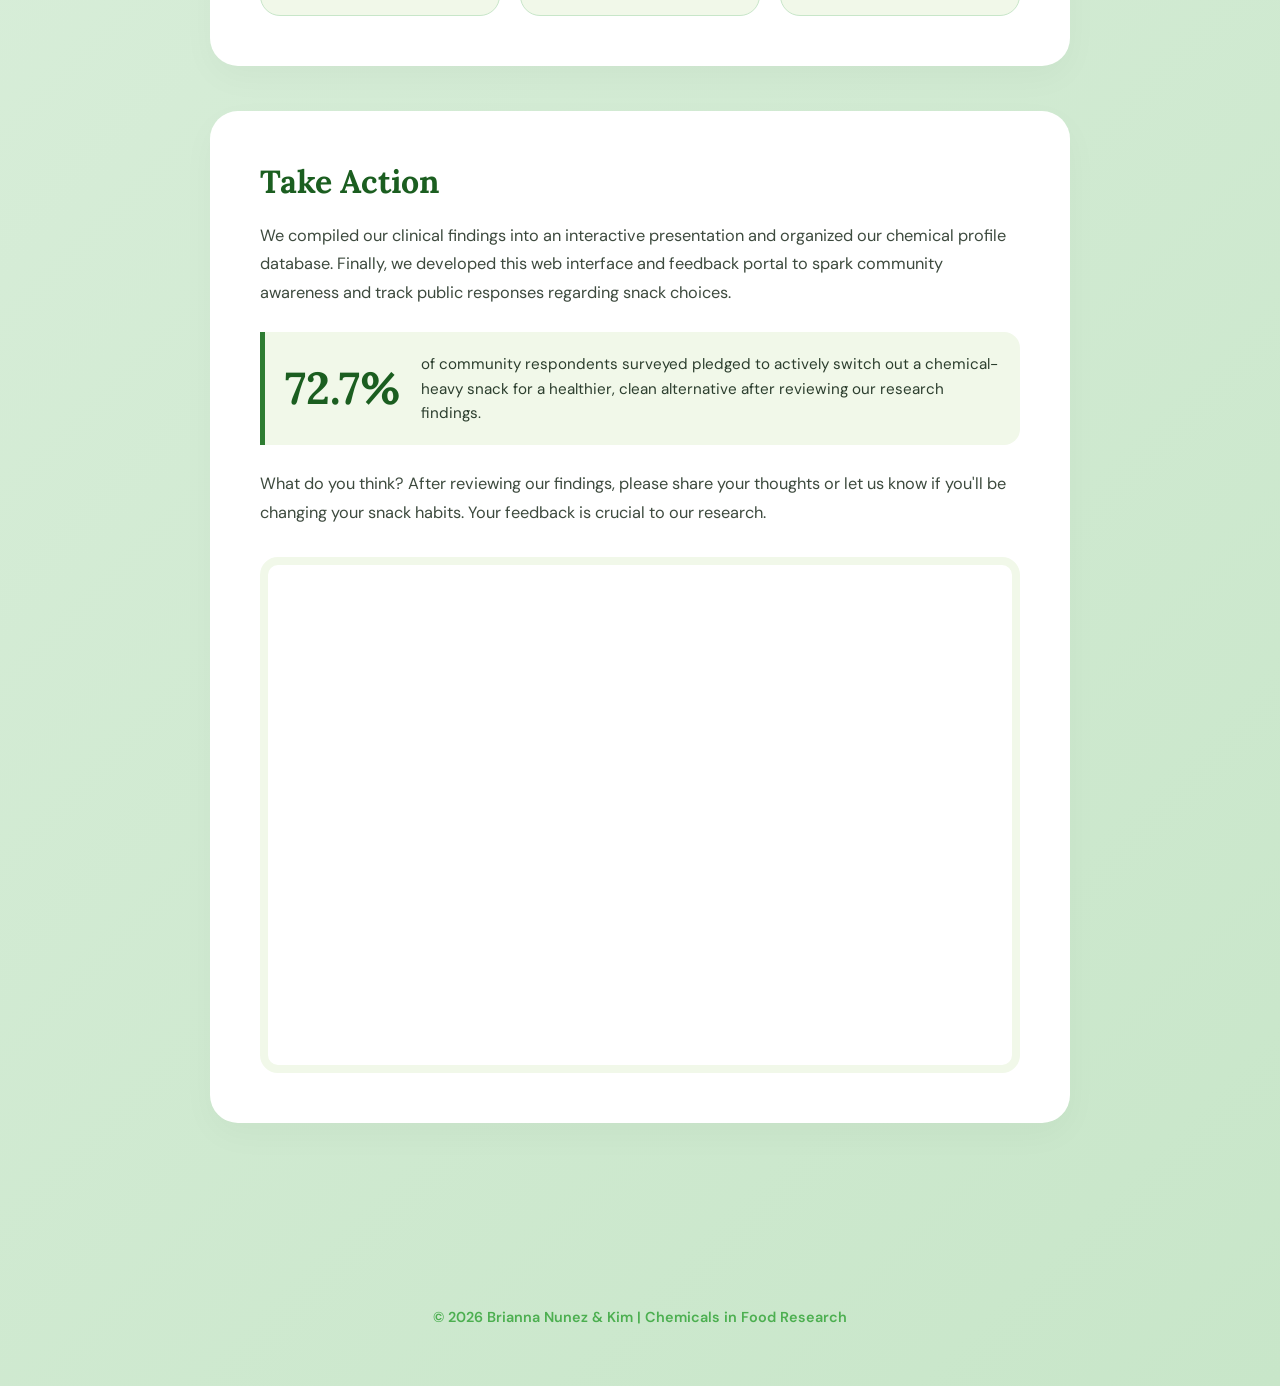
==== commit 4c762536: "." ====
--- a/index.html
+++ b/index.html
@@ -4,6 +4,12 @@
     <meta charset="UTF-8">
     <meta name="viewport" content="width=device-width, initial-scale=1.0">
     <title>Hidden Chemicals in Food | Brianna & Kim</title>
+    
+    <!-- BULLETPROOF GOOGLE FONTS INCLUSION -->
+    <link rel="preconnect" href="https://fonts.googleapis.com">
+    <link rel="preconnect" href="https://fonts.gstatic.com" crossorigin>
+    <link href="https://fonts.googleapis.com/css2?family=DM+Sans:wght@400;500;600;700&family=Lora:ital,wght@0,600;0,700;1,400&display=swap" rel="stylesheet">
+    
     <link rel="stylesheet" href="style.css">
 </head>
 <body>
@@ -14,18 +20,35 @@
         <div class="shape shape-3"></div>
     </div>
 
+    <!-- STICKY NAVIGATION BAR -->
+    <nav class="navbar">
+        <div class="nav-container">
+            <a href="#" class="nav-logo">Chemicals in Food</a>
+            <div class="nav-links">
+                <a href="#problem">The Problem</a>
+                <a href="#chemicals">Chemicals</a>
+                <a href="#process">Our Process</a>
+                <a href="#presentation">Presentation</a>
+                <a href="#interviews">Interviews</a>
+                <a href="#action">Take Action</a>
+            </div>
+        </div>
+    </nav>
+
     <header>
         <h1>Hidden Chemicals in Your Food</h1>
         <p>A research project by Brianna & Kim</p>
     </header>
 
     <main>
-        <section class="card">
+        <!-- THE PROBLEM SECTION -->
+        <section id="problem" class="card">
             <h2>The Problem</h2>
             <p>Every day, millions of people consume packaged snacks without realizing the synthetic chemicals and preservatives hidden in the ingredients list. Our research aims to shed light on what these additives actually do to our bodies and why "clean eating" has become a necessity in the modern market.</p>
         </section>
 
-        <section class="card">
+        <!-- CHEMICAL TABLE SECTION -->
+        <section id="chemicals" class="card">
             <h2>Common Chemicals to Watch</h2>
             <p>Through our research, we identified several additives frequently found in standard snacks. Here are a few we focused on:</p>
             <table class="chemical-table">
@@ -56,7 +79,43 @@
             </table>
         </section>
 
-        <section class="card">
+        <!-- DEDICATED PROCESS / METHODOLOGY SECTION -->
+        <section id="process" class="card">
+            <h2>Documenting Our Process & Methodology</h2>
+            <p class="section-intro">A comprehensive look at how we built our research initiative, from foundational analysis to community outreach.</p>
+            
+            <div class="horizontal-process-track">
+                <!-- Step 1 -->
+                <div class="process-step">
+                    <div class="step-header">
+                        <div class="step-number">1</div>
+                        <h3>Phase 1: Topic Selection</h3>
+                    </div>
+                    <p>We analyzed clinical studies regarding the long-term impact of highly processed foods and chemical additives on community health, focusing our scope on widely used preservatives and food dyes.</p>
+                </div>
+
+                <!-- Step 2 -->
+                <div class="process-step">
+                    <div class="step-header">
+                        <div class="step-number">2</div>
+                        <h3>Phase 2: Clinical Interviews</h3>
+                    </div>
+                    <p>To connect our findings with real-world observations, we coordinated and conducted field interviews with medical professionals regarding the metabolic and pediatric trends they see daily.</p>
+                </div>
+
+                <!-- Step 3 -->
+                <div class="process-step">
+                    <div class="step-header">
+                        <div class="step-number">3</div>
+                        <h3>Phase 3: Digital Synthesis</h3>
+                    </div>
+                    <p>We compiled our data into an interactive layout, organized our chemical profiles, and developed this web application and community feedback portal to spark public awareness.</p>
+                </div>
+            </div>
+        </section>
+
+        <!-- PRESENTATION SECTION -->
+        <section id="presentation" class="card">
             <h2>Our Research Presentation</h2>
             <p>Our research investigates the common additives and synthetic chemicals lurking in popular snacks. Review our interactive presentation below to see the findings, data, and analysis we compiled.</p>
             <div class="iframe-wrapper">
@@ -64,64 +123,67 @@
             </div>
         </section>
 
-     <!-- INLINE VIDEO SECTION -->
-        <section class="card">
+        <!-- INTERVIEWS SECTION -->
+        <section id="interviews" class="card">
             <h2>Community Voices: Healthcare Interviews</h2>
-            <p class="section-intro">To back up our research with real-world clinical perspectives, we conducted video interviews with local healthcare professionals about the trends they see regarding synthetic diets and processed foods.</p>
+            <p class="section-intro">To connect our literary research with real-world clinical observations, we coordinated and conducted interviews with medical professionals. They provided invaluable field insights regarding the metabolic and pediatric trends they see daily.</p>
             
-            <div class="video-grid">
-                
+            <div class="video-grid-new">
                 <!-- Interview 1 -->
-                <div class="video-block">
-                    <div class="nurse-info">
-                        <h3>Healthcare Professional — Video 1</h3>
-                        <p class="nurse-meta">Community Health Outreach Evidence</p>
-                    </div>
-                    <div class="iframe-wrapper" style="height: auto;">
-                        <video controls width="100%" playsinline height="350" style="display: block; background: #000;">
+                <div class="video-block-new">
+                    <h3>Clinical Interview 1</h3>
+                    <div class="video-wrapper-new">
+                        <video controls playsinline>
                             <source src="nurse1.mov" type="video/mp4">
                             <source src="nurse1.mov" type="video/quicktime">
-                            Your browser does not support the video tag.
                         </video>
+                    </div>
+                    <div class="interview-notes">
+                        <strong>Key Insight:</strong> Misleading labels on processed foods mask hidden ingredients, causing significant health issues when consumers unknowingly purchase and eat unhealthy options.
                     </div>
                 </div>
 
                 <!-- Interview 2 -->
-                <div class="video-block">
-                    <div class="nurse-info">
-                        <h3>Healthcare Professional — Video 2</h3>
-                        <p class="nurse-meta">Community Health Outreach Evidence</p>
-                    </div>
-                    <div class="iframe-wrapper" style="height: auto;">
-                        <video controls width="100%" playsinline height="350" style="display: block; background: #000;">
+                <div class="video-block-new">
+                    <h3>Clinical Interview 2</h3>
+                    <div class="video-wrapper-new">
+                        <video controls playsinline>
                             <source src="nurse2.mov" type="video/mp4">
                             <source src="nurse2.mov" type="video/quicktime">
-                            Your browser does not support the video tag.
                         </video>
+                    </div>
+                    <div class="interview-notes">
+                        <strong>Key Insight:</strong> Modern rates of diabetes and hypertension are closely linked to hyper-processed food consumption, affecting roughly half of all patients observed in clinical practice.
                     </div>
                 </div>
 
                 <!-- Interview 3 -->
-                <div class="video-block">
-                    <div class="nurse-info">
-                        <h3>Healthcare Professional — Video 3</h3>
-                        <p class="nurse-meta">Community Health Outreach Evidence</p>
-                    </div>
-                    <div class="iframe-wrapper" style="height: auto;">
-                        <video controls width="100%" playsinline height="350" style="display: block; background: #000;">
+                <div class="video-block-new">
+                    <h3>Clinical Interview 3</h3>
+                    <div class="video-wrapper-new">
+                        <video controls playsinline>
                             <source src="nurse3.mov" type="video/mp4">
                             <source src="nurse3.mov" type="video/quicktime">
-                            Your browser does not support the video tag.
                         </video>
                     </div>
+                    <div class="interview-notes">
+                        <strong>Key Insight:</strong> Artificial sweeteners carry risks comparable to refined sugars, while excessive consumption of sugar and salt remains a primary driver of major health complications.
+                    </div>
                 </div>
-
             </div>
         </section>
 
-        <section class="card">
+        <!-- TAKE ACTION FORM SECTION -->
+        <section id="action" class="card">
             <h2>Take Action</h2>
-            <p>What do you think? After reviewing our findings, please share your thoughts or let us know if you'll be changing your snack habits. Your feedback is crucial to our research.</p>
+            <p>We compiled our clinical findings into an interactive presentation and organized our chemical profile database. Finally, we developed this web interface and feedback portal to spark community awareness and track public responses regarding snack choices.</p>
+            
+            <div class="data-impact-box">
+                <span class="stat-number">72.7%</span>
+                <p class="stat-text">of community respondents surveyed pledged to actively switch out a chemical-heavy snack for a healthier, clean alternative after reviewing our research findings.</p>
+            </div>
+
+            <p class="form-prompt">What do you think? After reviewing our findings, please share your thoughts or let us know if you'll be changing your snack habits. Your feedback is crucial to our research.</p>
             <div class="iframe-wrapper">
                 <iframe src="https://forms.gle/a7xbpSAyLiVK8RR58"></iframe>
             </div>
--- a/style.css
+++ b/style.css
@@ -1,17 +1,70 @@
 * { margin: 0; padding: 0; box-sizing: border-box; }
-@import url('https://fonts.googleapis.com/css2?family=Poppins:wght@300;600&display=swap');
-
-html { scroll-behavior: smooth; }
+
+html { 
+    scroll-behavior: smooth; 
+    scroll-padding-top: 90px; 
+}
 
 body {
-    font-family: 'Poppins', sans-serif;
+    font-family: 'DM Sans', -apple-system, BlinkMacSystemFont, "Segoe UI", Roboto, sans-serif;
     background: linear-gradient(135deg, #e8f5e9, #c8e6c9);
     min-height: 100vh;
     overflow-x: hidden;
     position: relative;
-}
-
-/* Floating Shapes (The "Veggie/Cloud" fluffiness) */
+    color: #2c3e2e;
+}
+
+/* --- Sticky Navbar Layout --- */
+.navbar {
+    position: sticky;
+    top: 0;
+    width: 100%;
+    background: rgba(255, 255, 255, 0.92);
+    backdrop-filter: blur(12px);
+    box-shadow: 0 4px 25px rgba(0, 0, 0, 0.04);
+    z-index: 1000;
+    padding: 16px 0;
+}
+
+.nav-container {
+    max-width: 900px;
+    margin: 0 auto;
+    padding: 0 20px;
+    display: flex;
+    justify-content: space-between;
+    align-items: center;
+}
+
+.nav-logo {
+    font-weight: 700;
+    font-size: 1.1rem;
+    color: #1b5e20;
+    text-decoration: none;
+    letter-spacing: -0.01em;
+}
+
+.nav-links {
+    display: flex;
+    gap: 12px;
+}
+
+.nav-links a {
+    text-decoration: none;
+    color: #2e7d32;
+    font-weight: 600;
+    font-size: 0.88rem;
+    padding: 8px 14px;
+    border-radius: 10px;
+    transition: all 0.25s ease;
+}
+
+.nav-links a:hover {
+    background-color: #e8f5e9;
+    color: #1b5e20;
+    transform: scale(0.95);
+}
+
+/* Background Shapes */
 .background-shapes {
     position: fixed;
     top: 0; left: 0; width: 100%; height: 100%;
@@ -21,7 +74,7 @@
 
 .shape {
     position: absolute;
-    background: rgba(255, 255, 255, 0.4);
+    background: rgba(255, 255, 255, 0.45);
     border-radius: 50%;
     animation: drift 15s infinite ease-in-out;
 }
@@ -32,11 +85,11 @@
 
 @keyframes drift {
     0%, 100% { transform: translateY(0) scale(1); }
-    50% { transform: translateY(-50px) scale(1.1); }
+    50% { transform: translateY(-50px) scale(1.05); }
 }
 
 header {
-    height: 40vh;
+    height: 38vh;
     display: flex;
     flex-direction: column;
     justify-content: center;
@@ -45,203 +98,215 @@
     padding: 20px;
 }
 
-h1 { font-size: 3.5rem; margin: 0; color: #1b5e20; }
-p { line-height: 1.8; font-size: 1.1rem; color: #2e7d32; }
-
-main { max-width: 900px; margin: 0 auto 50px auto; padding: 20px; }
+header h1 { 
+    font-family: 'Lora', Georgia, serif;
+    font-size: 3.5rem; 
+    font-weight: 700;
+    margin: 0; 
+    color: #1b5e20; 
+    letter-spacing: -0.01em;
+}
+
+header p { 
+    line-height: 1.6; 
+    font-size: 1.15rem; 
+    color: #3b7a42; 
+    font-weight: 500;
+    margin-top: 10px;
+}
+
+main { max-width: 900px; margin: 0 auto 60px auto; padding: 20px; }
 
 /* Scroll Animation */
 @keyframes reveal-animation {
-    from { opacity: 0; transform: translateY(50px); }
+    from { opacity: 0; transform: translateY(40px); }
     to { opacity: 1; transform: translateY(0); }
 }
 
 .card {
     background: white;
     padding: 50px;
-    margin-bottom: 50px;
-    border-radius: 25px;
-    box-shadow: 0 10px 30px rgba(0,0,0,0.05);
+    margin-bottom: 45px;
+    border-radius: 28px;
+    box-shadow: 0 12px 35px rgba(0,0,0,0.03);
     animation: reveal-animation linear both;
     animation-timeline: view();
-    animation-range: entry 10% cover 40%;
-    
-    /* Sink-In Hover Effect */
-    transition: transform 0.3s ease, box-shadow 0.3s ease;
-}
-
-.card:hover {
-    transform: scale(0.97); /* The sink effect */
-    box-shadow: 0 5px 15px rgba(0,0,0,0.1);
-    filter: brightness(0.98); /* Slightly darkens to feel "pressed" */
-}
-
-h2 { color: #2e7d32; margin-top: 0; font-size: 2rem; }
-
-.chemical-table { width: 100%; border-collapse: collapse; margin-top: 20px; }
-.chemical-table th { background-color: #e8f5e9; color: #1b5e20; padding: 15px; text-align: left; border-bottom: 2px solid #c8e6c9; }
-.chemical-table td { padding: 15px; border-bottom: 1px solid #e8f5e9; color: #444; }
-
-.iframe-wrapper { margin-top: 30px; border: 8px solid #f1f8e9; border-radius: 15px; overflow: hidden; }
+    animation-range: entry 8% cover 35%;
+}
+
+.card p {
+    font-size: 1.02rem;
+    line-height: 1.75;
+    color: #3d4a3e;
+    font-weight: 400;
+}
+
+.form-prompt {
+    margin-top: 18px;
+}
+
+h2 { 
+    font-family: 'Lora', Georgia, serif;
+    color: #1b5e20; 
+    margin-top: 0; 
+    font-size: 2rem; 
+    margin-bottom: 20px; 
+    font-weight: 700;
+}
+
+.section-intro {
+    margin-bottom: 25px;
+    font-weight: 500;
+    color: #558b2f;
+}
+
+/* --- Premium Horizontal Process Track --- */
+.horizontal-process-track {
+    display: flex;
+    gap: 25px;
+    margin-top: 30px;
+}
+
+.process-step {
+    flex: 1;
+    background-color: #f1f8e9;
+    border: 1px solid #c8e6c9;
+    padding: 25px;
+    border-radius: 20px;
+}
+
+.step-header {
+    display: flex;
+    align-items: center;
+    gap: 12px;
+    margin-bottom: 14px;
+}
+
+.step-number {
+    background-color: #2e7d32;
+    color: white;
+    width: 28px;
+    height: 28px;
+    border-radius: 50%;
+    display: flex;
+    align-items: center;
+    justify-content: center;
+    font-weight: 700;
+    font-size: 0.85rem;
+    flex-shrink: 0;
+}
+
+.process-step h3 {
+    color: #1b5e20;
+    font-size: 1.05rem;
+    font-weight: 700;
+}
+
+.process-step p {
+    font-size: 0.9rem !important;
+    line-height: 1.6 !important;
+    color: #4b5563 !important;
+}
+
+/* --- Table Design --- */
+.chemical-table { width: 100%; border-collapse: collapse; margin-top: 25px; font-size: 0.95rem; }
+.chemical-table th { background-color: #e8f5e9; color: #1b5e20; padding: 16px; text-align: left; border-bottom: 2px solid #c8e6c9; font-weight: 700; }
+.chemical-table td { padding: 16px; border-bottom: 1px solid #e8f5e9; color: #424e43; font-weight: 500; }
+
+.iframe-wrapper { margin-top: 30px; border: 8px solid #f1f8e9; border-radius: 18px; overflow: hidden; }
 iframe { width: 100%; height: 500px; border: none; display: block; }
 
-footer { text-align: center; padding: 60px; color: #4caf50; }
-
-/* --- Nurse Interviews Section Styles --- */
-.section-intro {
-    margin-bottom: 30px;
-    font-style: italic;
-    color: #558b2f;
-}
-
-.interview-container {
+footer { text-align: center; padding: 60px; color: #4caf50; font-size: 0.9rem; font-weight: 600; }
+
+/* --- 3-Column Video Layout --- */
+.video-grid-new {
+    display: grid;
+    grid-template-columns: repeat(3, 1fr);
+    gap: 20px;
+    margin-top: 25px;
+}
+
+.video-block-new {
+    background-color: #f1f8e9;
+    padding: 16px;
+    border-radius: 20px;
+    border: 1px solid #c8e6c9;
     display: flex;
     flex-direction: column;
-    gap: 40px;
-    margin-top: 20px;
-}
-
-.interview-block {
+    justify-content: space-between;
+}
+
+.video-block-new h3 {
+    color: #1b5e20;
+    font-size: 0.85rem;
+    margin-bottom: 12px;
+    font-weight: 700;
+    line-height: 1.4;
+}
+
+.video-wrapper-new {
+    width: 100%;
+    border-radius: 12px;
+    overflow: hidden;
+    background: #000;
+    box-shadow: 0 4px 12px rgba(0,0,0,0.04);
+}
+
+.video-wrapper-new video {
+    width: 100%;
+    height: auto;
+    display: block;
+}
+
+/* --- Video Clinical Notes Styling --- */
+.interview-notes {
+    margin-top: 12px;
+    font-size: 0.85rem;
+    line-height: 1.5;
+    color: #424e43;
+    border-top: 1px dashed #c8e6c9;
+    padding-top: 10px;
+}
+
+.interview-notes strong {
+    color: #1b5e20;
+    display: block;
+    margin-bottom: 2px;
+}
+
+/* --- Community Data Impact Box --- */
+.data-impact-box {
     background-color: #f1f8e9;
-    padding: 25px;
-    border-radius: 15px;
-    border-left: 5px solid #4caf50;
-    transition: transform 0.2s ease;
-}
-
-.interview-block:hover {
-    transform: translateX(5px); /* Soft nudge right on hover */
-}
-
-.nurse-profile {
-    display: flex;
-    align-items: center;
-    gap: 15px;
-    margin-bottom: 15px;
-}
-
-.nurse-avatar {
-    font-size: 2rem;
-    background: white;
-    padding: 10px;
-    border-radius: 50%;
-    box-shadow: 0 4px 10px rgba(0,0,0,0.05);
-    width: 55px;
-    height: 55px;
-    display: flex;
-    align-items: center;
-    justify-content: center;
-}
-
-.nurse-profile h3 {
-    color: #1b5e20;
-    font-size: 1.2rem;
-    margin: 0;
-}
-
-.nurse-meta {
-    font-size: 0.9rem;
-    color: #666;
-    margin: 0;
-}
-
-.interview-audio {
-    width: 100%;
-    margin: 15px 0;
-    border-radius: 30px;
-}
-
-.interview-qa {
-    margin-top: 15px;
-}
-
-.question {
-    color: #2e7d32;
-    margin-bottom: 8px;
-    font-size: 1rem;
-}
-
-blockquote {
-    font-size: 1.05rem;
-    line-height: 1.6;
-    color: #333;
-    background: white;
-    padding: 15px;
-    border-radius: 10px;
-    margin: 0;
-    box-shadow: inset 0 0 5px rgba(0,0,0,0.02);
-}
-
-/* --- Foolproof Google Drive Video Cards --- */
-.video-card-grid {
-    display: flex;
-    flex-direction: column;
-    gap: 30px;
-    margin-top: 20px;
-}
-
-.video-card {
-    background-color: #f1f8e9;
+    border-left: 5px solid #2e7d32;
     padding: 20px;
-    border-radius: 15px;
-    border: 1px solid #c8e6c9;
-}
-
-.video-card-info h3 {
-    color: #1b5e20;
-    font-size: 1.2rem;
-    margin: 0 0 5px 0;
-}
-
-.video-card-meta {
-    font-size: 0.9rem;
-    color: #558b2f;
-    margin: 0 0 15px 0;
-}
-
-/* The box that acts like a video container */
-.video-play-box {
-    display: flex;
-    flex-direction: column;
-    align-items: center;
-    justify-content: center;
-    background: #2e7d32; /* Rich Green base */
-    color: white;
-    text-decoration: none;
-    height: 180px;
-    border-radius: 12px;
-    box-shadow: 0 4px 15px rgba(46, 125, 50, 0.15);
-    
-    /* Smooth transitions for your preferred sink effect */
-    transition: transform 0.2s ease, background-color 0.2s ease;
-}
-
-/* Big Play Button Icon */
-.play-icon {
-    font-size: 3rem;
-    background: rgba(255, 255, 255, 0.2);
-    width: 70px;
-    height: 70px;
-    border-radius: 50%;
-    display: flex;
-    align-items: center;
-    justify-content: center;
-    margin-bottom: 10px;
-    transition: transform 0.2s ease;
-}
-
-.play-text {
-    font-weight: 600;
-    font-size: 1rem;
-    color: #f1f8e9;
-}
-
-/* Sinks in smoothly on hover just like your main project cards */
-.video-play-box:hover {
-    background-color: #1b5e20;
-    transform: scale(0.97); 
-}
-
-.video-play-box:hover .play-icon {
-    transform: scale(1.1); /* Slightly pops the play triangle when sinking the card */
+    border-radius: 0 16px 16px 0;
+    margin: 25px 0;
+    display: flex;
+    align-items: center;
+    gap: 20px;
+}
+
+.stat-number {
+    font-family: 'Lora', Georgia, serif;
+    font-size: 2.8rem;
+    font-weight: 700;
+    color: #1b5e20;
+    line-height: 1;
+}
+
+.stat-text {
+    font-size: 0.95rem !important;
+    line-height: 1.6 !important;
+    color: #2c3e2e !important;
+}
+
+/* Responsive Collapse for Phones/Tablets */
+@media (max-width: 850px) {
+    .nav-container { flex-direction: column; gap: 12px; }
+    .nav-links { flex-wrap: wrap; justify-content: center; gap: 8px; }
+    html { scroll-padding-top: 130px; }
+    header h1 { font-size: 2.5rem; }
+    .horizontal-process-track { flex-direction: column; gap: 20px; }
+    .video-grid-new { grid-template-columns: 1fr; }
+    .data-impact-box { flex-direction: column; align-items: flex-start; gap: 10px; }
 }
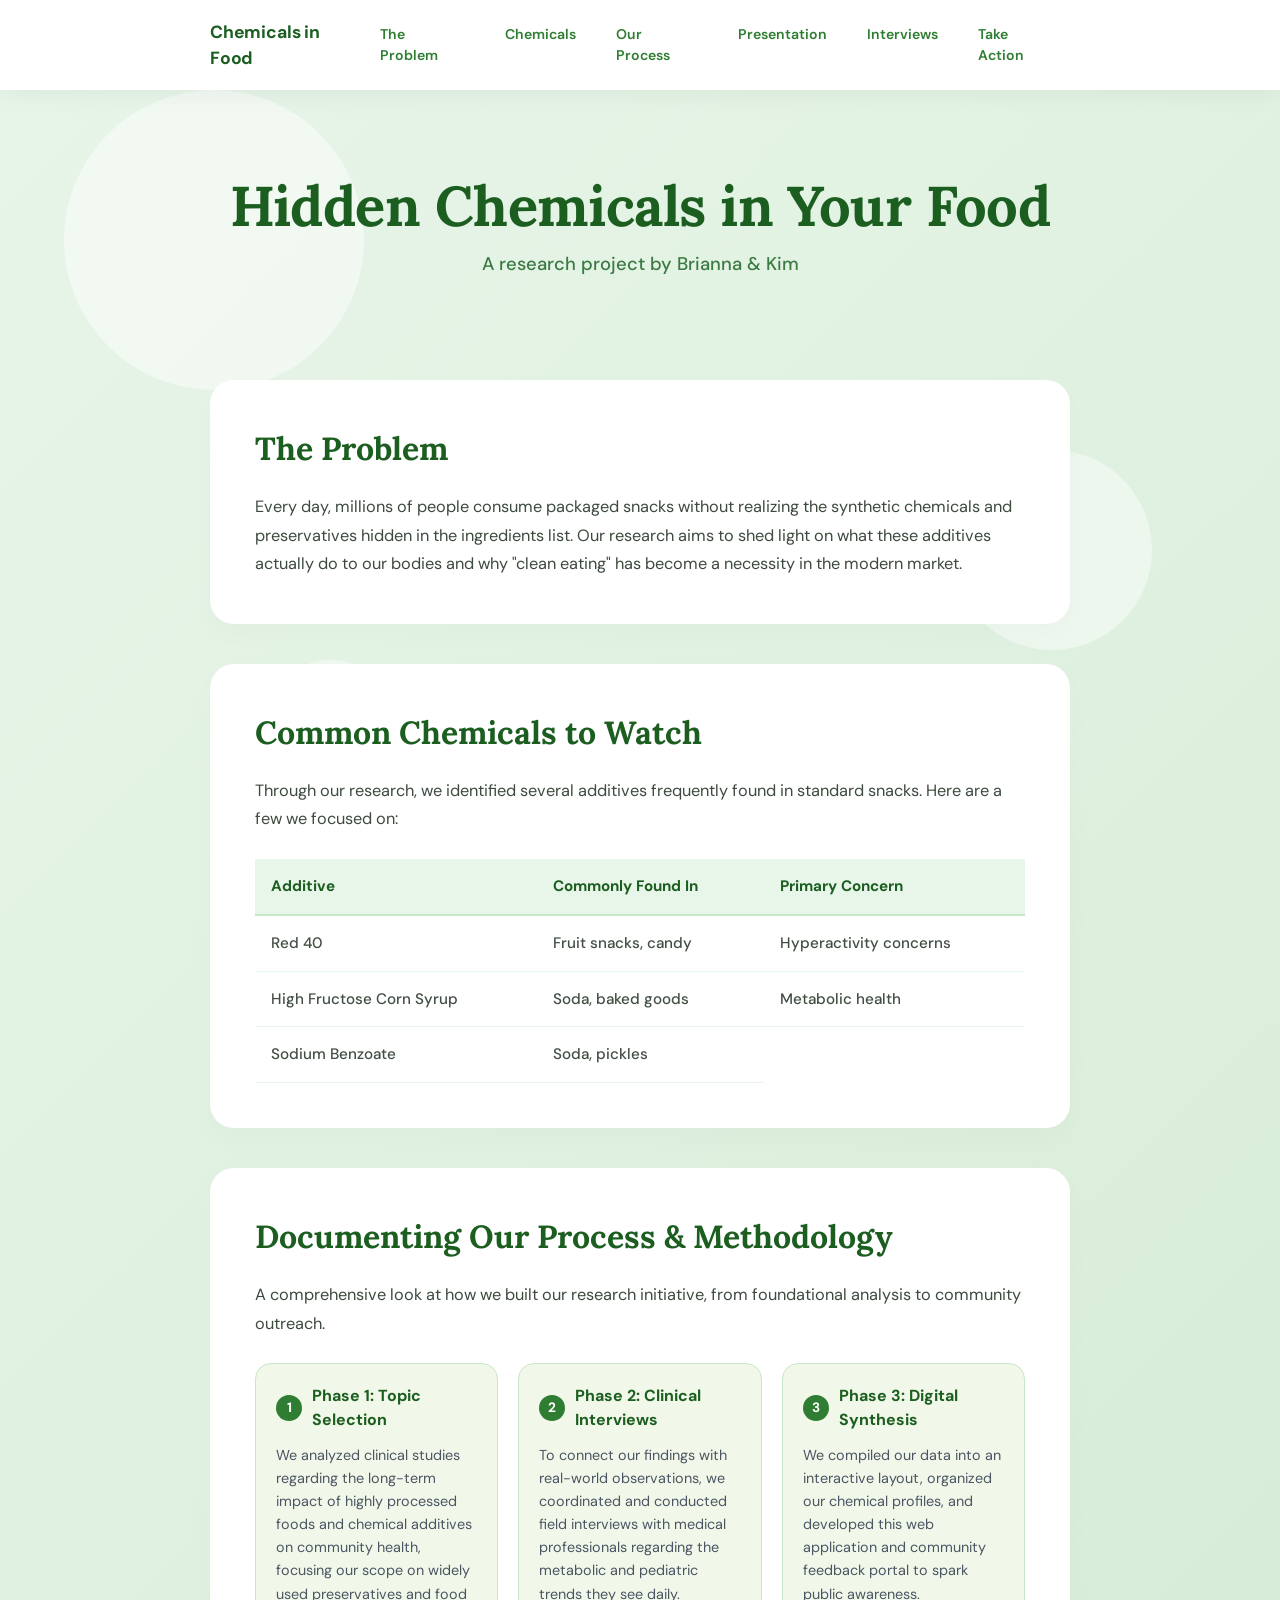
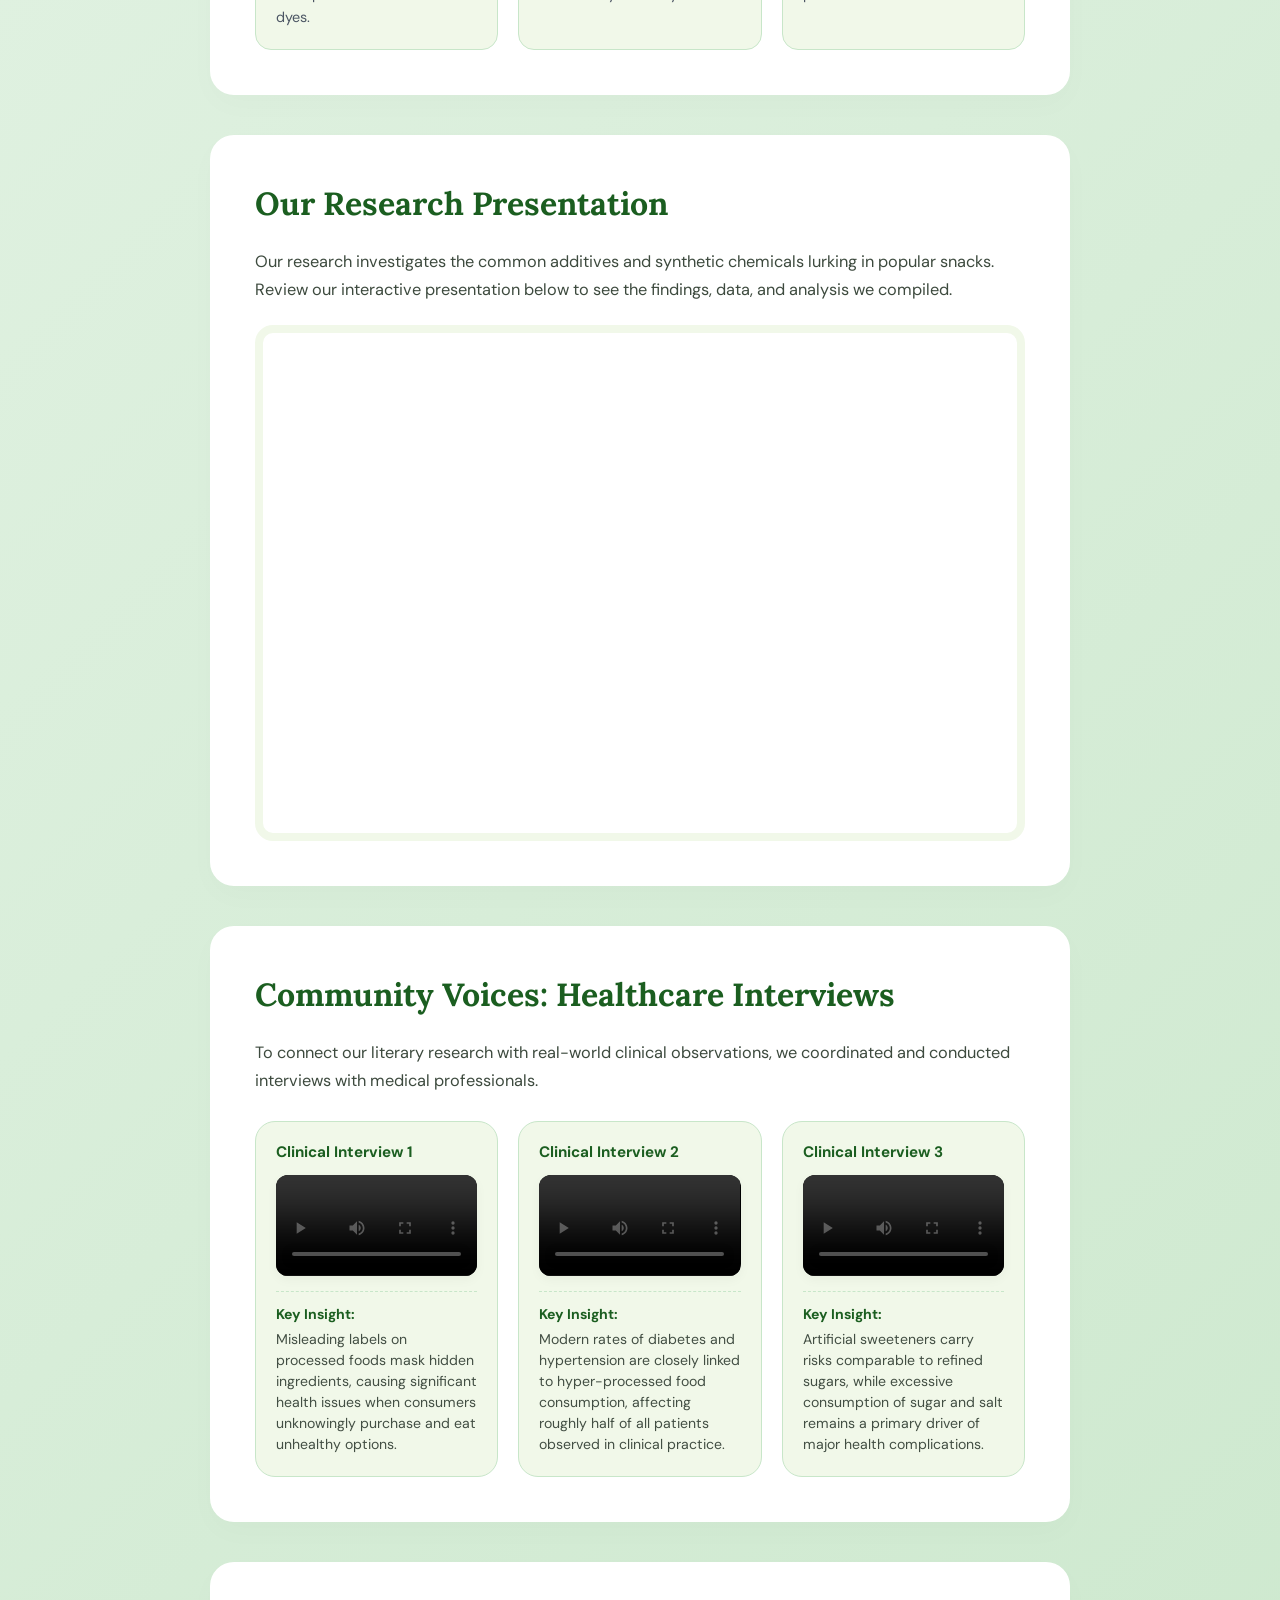
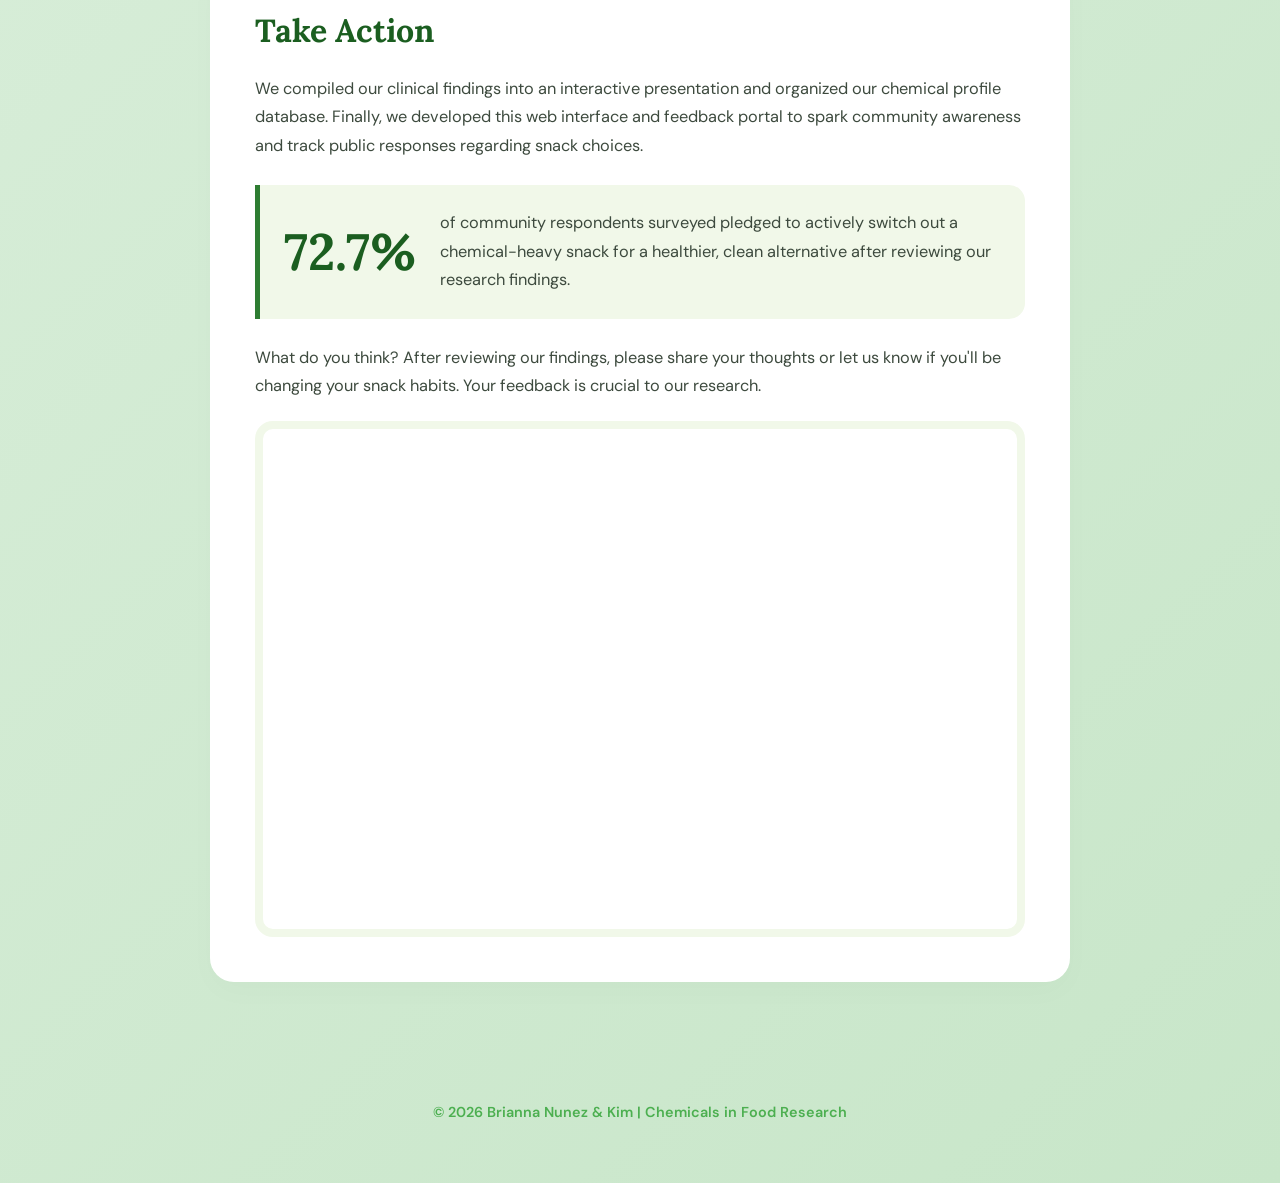
==== commit 55279007: "//" ====
--- a/index.html
+++ b/index.html
@@ -5,7 +5,6 @@
     <meta name="viewport" content="width=device-width, initial-scale=1.0">
     <title>Hidden Chemicals in Food | Brianna & Kim</title>
     
-    <!-- BULLETPROOF GOOGLE FONTS INCLUSION -->
     <link rel="preconnect" href="https://fonts.googleapis.com">
     <link rel="preconnect" href="https://fonts.gstatic.com" crossorigin>
     <link href="https://fonts.googleapis.com/css2?family=DM+Sans:wght@400;500;600;700&family=Lora:ital,wght@0,600;0,700;1,400&display=swap" rel="stylesheet">
@@ -73,7 +72,6 @@
                     <tr>
                         <td>Sodium Benzoate</td>
                         <td>Soda, pickles</td>
-                        <td>Preservative sensitivity</td>
                     </tr>
                 </tbody>
             </table>
@@ -85,7 +83,6 @@
             <p class="section-intro">A comprehensive look at how we built our research initiative, from foundational analysis to community outreach.</p>
             
             <div class="horizontal-process-track">
-                <!-- Step 1 -->
                 <div class="process-step">
                     <div class="step-header">
                         <div class="step-number">1</div>
@@ -94,7 +91,6 @@
                     <p>We analyzed clinical studies regarding the long-term impact of highly processed foods and chemical additives on community health, focusing our scope on widely used preservatives and food dyes.</p>
                 </div>
 
-                <!-- Step 2 -->
                 <div class="process-step">
                     <div class="step-header">
                         <div class="step-number">2</div>
@@ -103,7 +99,6 @@
                     <p>To connect our findings with real-world observations, we coordinated and conducted field interviews with medical professionals regarding the metabolic and pediatric trends they see daily.</p>
                 </div>
 
-                <!-- Step 3 -->
                 <div class="process-step">
                     <div class="step-header">
                         <div class="step-number">3</div>
@@ -126,10 +121,9 @@
         <!-- INTERVIEWS SECTION -->
         <section id="interviews" class="card">
             <h2>Community Voices: Healthcare Interviews</h2>
-            <p class="section-intro">To connect our literary research with real-world clinical observations, we coordinated and conducted interviews with medical professionals. They provided invaluable field insights regarding the metabolic and pediatric trends they see daily.</p>
+            <p class="section-intro">To connect our literary research with real-world clinical observations, we coordinated and conducted interviews with medical professionals.</p>
             
             <div class="video-grid-new">
-                <!-- Interview 1 -->
                 <div class="video-block-new">
                     <h3>Clinical Interview 1</h3>
                     <div class="video-wrapper-new">
@@ -143,7 +137,6 @@
                     </div>
                 </div>
 
-                <!-- Interview 2 -->
                 <div class="video-block-new">
                     <h3>Clinical Interview 2</h3>
                     <div class="video-wrapper-new">
@@ -157,7 +150,6 @@
                     </div>
                 </div>
 
-                <!-- Interview 3 -->
                 <div class="video-block-new">
                     <h3>Clinical Interview 3</h3>
                     <div class="video-wrapper-new">
--- a/style.css
+++ b/style.css
@@ -1,8 +1,12 @@
-* { margin: 0; padding: 0; box-sizing: border-box; }
+* { 
+    margin: 0; 
+    padding: 0; 
+    box-sizing: border-box; 
+}
 
 html { 
     scroll-behavior: smooth; 
-    scroll-padding-top: 90px; 
+    scroll-padding-top: 100px; 
 }
 
 body {
@@ -12,18 +16,21 @@
     overflow-x: hidden;
     position: relative;
     color: #2c3e2e;
-}
-
-/* --- Sticky Navbar Layout --- */
+    line-height: 1.5;
+}
+
+/* --- Fixed Sticky Navbar --- */
 .navbar {
     position: sticky;
     top: 0;
     width: 100%;
-    background: rgba(255, 255, 255, 0.92);
+    background: rgba(255, 255, 255, 0.95);
     backdrop-filter: blur(12px);
-    box-shadow: 0 4px 25px rgba(0, 0, 0, 0.04);
+    -webkit-backdrop-filter: blur(12px);
+    box-shadow: 0 4px 25px rgba(0, 0, 0, 0.05);
     z-index: 1000;
     padding: 16px 0;
+    display: block;
 }
 
 .nav-container {
@@ -55,21 +62,21 @@
     font-size: 0.88rem;
     padding: 8px 14px;
     border-radius: 10px;
-    transition: all 0.25s ease;
+    transition: all 0.2s ease;
 }
 
 .nav-links a:hover {
     background-color: #e8f5e9;
     color: #1b5e20;
-    transform: scale(0.95);
-}
-
-/* Background Shapes */
+}
+
+/* Background Animated Canvas Elements */
 .background-shapes {
     position: fixed;
     top: 0; left: 0; width: 100%; height: 100%;
     z-index: -1;
     overflow: hidden;
+    pointer-events: none;
 }
 
 .shape {
@@ -89,13 +96,13 @@
 }
 
 header {
-    height: 38vh;
+    min-height: 30vh;
     display: flex;
     flex-direction: column;
     justify-content: center;
     align-items: center;
     text-align: center;
-    padding: 20px;
+    padding: 40px 20px;
 }
 
 header h1 { 
@@ -105,33 +112,33 @@
     margin: 0; 
     color: #1b5e20; 
     letter-spacing: -0.01em;
+    line-height: 1.2;
 }
 
 header p { 
-    line-height: 1.6; 
     font-size: 1.15rem; 
     color: #3b7a42; 
     font-weight: 500;
-    margin-top: 10px;
-}
-
-main { max-width: 900px; margin: 0 auto 60px auto; padding: 20px; }
-
-/* Scroll Animation */
-@keyframes reveal-animation {
-    from { opacity: 0; transform: translateY(40px); }
-    to { opacity: 1; transform: translateY(0); }
-}
-
+    margin-top: 12px;
+}
+
+main { 
+    max-width: 900px; 
+    margin: 0 auto; 
+    padding: 20px; 
+    display: block;
+}
+
+/* Structural Grid Cards */
 .card {
     background: white;
-    padding: 50px;
-    margin-bottom: 45px;
-    border-radius: 28px;
-    box-shadow: 0 12px 35px rgba(0,0,0,0.03);
-    animation: reveal-animation linear both;
-    animation-timeline: view();
-    animation-range: entry 8% cover 35%;
+    padding: 45px;
+    margin-bottom: 40px;
+    border-radius: 24px;
+    box-shadow: 0 10px 30px rgba(0,0,0,0.02);
+    display: block;
+    width: 100%;
+    clear: both;
 }
 
 .card p {
@@ -139,10 +146,6 @@
     line-height: 1.75;
     color: #3d4a3e;
     font-weight: 400;
-}
-
-.form-prompt {
-    margin-top: 18px;
 }
 
 h2 { 
@@ -160,33 +163,34 @@
     color: #558b2f;
 }
 
-/* --- Premium Horizontal Process Track --- */
+/* --- Clean Process Methodology Layout --- */
 .horizontal-process-track {
     display: flex;
-    gap: 25px;
-    margin-top: 30px;
+    gap: 20px;
+    margin-top: 25px;
+    width: 100%;
 }
 
 .process-step {
     flex: 1;
     background-color: #f1f8e9;
     border: 1px solid #c8e6c9;
-    padding: 25px;
-    border-radius: 20px;
+    padding: 20px;
+    border-radius: 16px;
 }
 
 .step-header {
     display: flex;
     align-items: center;
-    gap: 12px;
-    margin-bottom: 14px;
+    gap: 10px;
+    margin-bottom: 12px;
 }
 
 .step-number {
     background-color: #2e7d32;
     color: white;
-    width: 28px;
-    height: 28px;
+    width: 26px;
+    height: 26px;
     border-radius: 50%;
     display: flex;
     align-items: center;
@@ -198,47 +202,38 @@
 
 .process-step h3 {
     color: #1b5e20;
-    font-size: 1.05rem;
-    font-weight: 700;
+    font-size: 1rem;
+    font-weight: 700;
+    margin: 0;
 }
 
 .process-step p {
-    font-size: 0.9rem !important;
-    line-height: 1.6 !important;
-    color: #4b5563 !important;
-}
-
-/* --- Table Design --- */
-.chemical-table { width: 100%; border-collapse: collapse; margin-top: 25px; font-size: 0.95rem; }
-.chemical-table th { background-color: #e8f5e9; color: #1b5e20; padding: 16px; text-align: left; border-bottom: 2px solid #c8e6c9; font-weight: 700; }
-.chemical-table td { padding: 16px; border-bottom: 1px solid #e8f5e9; color: #424e43; font-weight: 500; }
-
-.iframe-wrapper { margin-top: 30px; border: 8px solid #f1f8e9; border-radius: 18px; overflow: hidden; }
-iframe { width: 100%; height: 500px; border: none; display: block; }
-
-footer { text-align: center; padding: 60px; color: #4caf50; font-size: 0.9rem; font-weight: 600; }
-
-/* --- 3-Column Video Layout --- */
+    font-size: 0.9rem;
+    line-height: 1.6;
+    color: #4b5563;
+}
+
+/* --- Video Section Elements --- */
 .video-grid-new {
     display: grid;
     grid-template-columns: repeat(3, 1fr);
     gap: 20px;
     margin-top: 25px;
+    width: 100%;
 }
 
 .video-block-new {
     background-color: #f1f8e9;
-    padding: 16px;
+    padding: 20px;
     border-radius: 20px;
     border: 1px solid #c8e6c9;
     display: flex;
     flex-direction: column;
-    justify-content: space-between;
 }
 
 .video-block-new h3 {
     color: #1b5e20;
-    font-size: 0.85rem;
+    font-size: 0.95rem;
     margin-bottom: 12px;
     font-weight: 700;
     line-height: 1.4;
@@ -258,55 +253,70 @@
     display: block;
 }
 
-/* --- Video Clinical Notes Styling --- */
 .interview-notes {
-    margin-top: 12px;
-    font-size: 0.85rem;
+    margin-top: 15px;
+    font-size: 0.88rem;
     line-height: 1.5;
     color: #424e43;
     border-top: 1px dashed #c8e6c9;
-    padding-top: 10px;
+    padding-top: 12px;
 }
 
 .interview-notes strong {
     color: #1b5e20;
     display: block;
-    margin-bottom: 2px;
-}
-
-/* --- Community Data Impact Box --- */
+    margin-bottom: 4px;
+}
+
+/* --- Community Metric Callout --- */
 .data-impact-box {
     background-color: #f1f8e9;
     border-left: 5px solid #2e7d32;
-    padding: 20px;
+    padding: 24px;
     border-radius: 0 16px 16px 0;
     margin: 25px 0;
     display: flex;
     align-items: center;
-    gap: 20px;
+    gap: 24px;
+    width: 100%;
 }
 
 .stat-number {
     font-family: 'Lora', Georgia, serif;
-    font-size: 2.8rem;
+    font-size: 3.2rem;
     font-weight: 700;
     color: #1b5e20;
     line-height: 1;
 }
 
 .stat-text {
-    font-size: 0.95rem !important;
-    line-height: 1.6 !important;
-    color: #2c3e2e !important;
-}
-
-/* Responsive Collapse for Phones/Tablets */
+    font-size: 0.98rem;
+    line-height: 1.6;
+    color: #2c3e2e;
+}
+
+.form-prompt {
+    margin-bottom: 15px;
+}
+
+/* --- Native Tables & Media Wrappers --- */
+.chemical-table { width: 100%; border-collapse: collapse; margin-top: 25px; font-size: 0.95rem; }
+.chemical-table th { background-color: #e8f5e9; color: #1b5e20; padding: 16px; text-align: left; border-bottom: 2px solid #c8e6c9; font-weight: 700; }
+.chemical-table td { padding: 16px; border-bottom: 1px solid #e8f5e9; color: #424e43; font-weight: 500; }
+
+.iframe-wrapper { margin-top: 20px; border: 8px solid #f1f8e9; border-radius: 18px; overflow: hidden; width: 100%; }
+iframe { width: 100%; height: 500px; border: none; display: block; }
+
+footer { text-align: center; padding: 60px 20px; color: #4caf50; font-size: 0.9rem; font-weight: 600; clear: both; }
+
+/* Responsive Grid Fallbacks */
 @media (max-width: 850px) {
     .nav-container { flex-direction: column; gap: 12px; }
     .nav-links { flex-wrap: wrap; justify-content: center; gap: 8px; }
-    html { scroll-padding-top: 130px; }
-    header h1 { font-size: 2.5rem; }
+    html { scroll-padding-top: 140px; }
+    header h1 { font-size: 2.3rem; }
     .horizontal-process-track { flex-direction: column; gap: 20px; }
     .video-grid-new { grid-template-columns: 1fr; }
-    .data-impact-box { flex-direction: column; align-items: flex-start; gap: 10px; }
+    .data-impact-box { flex-direction: column; align-items: flex-start; gap: 12px; }
+    .card { padding: 30px 20px; }
 }
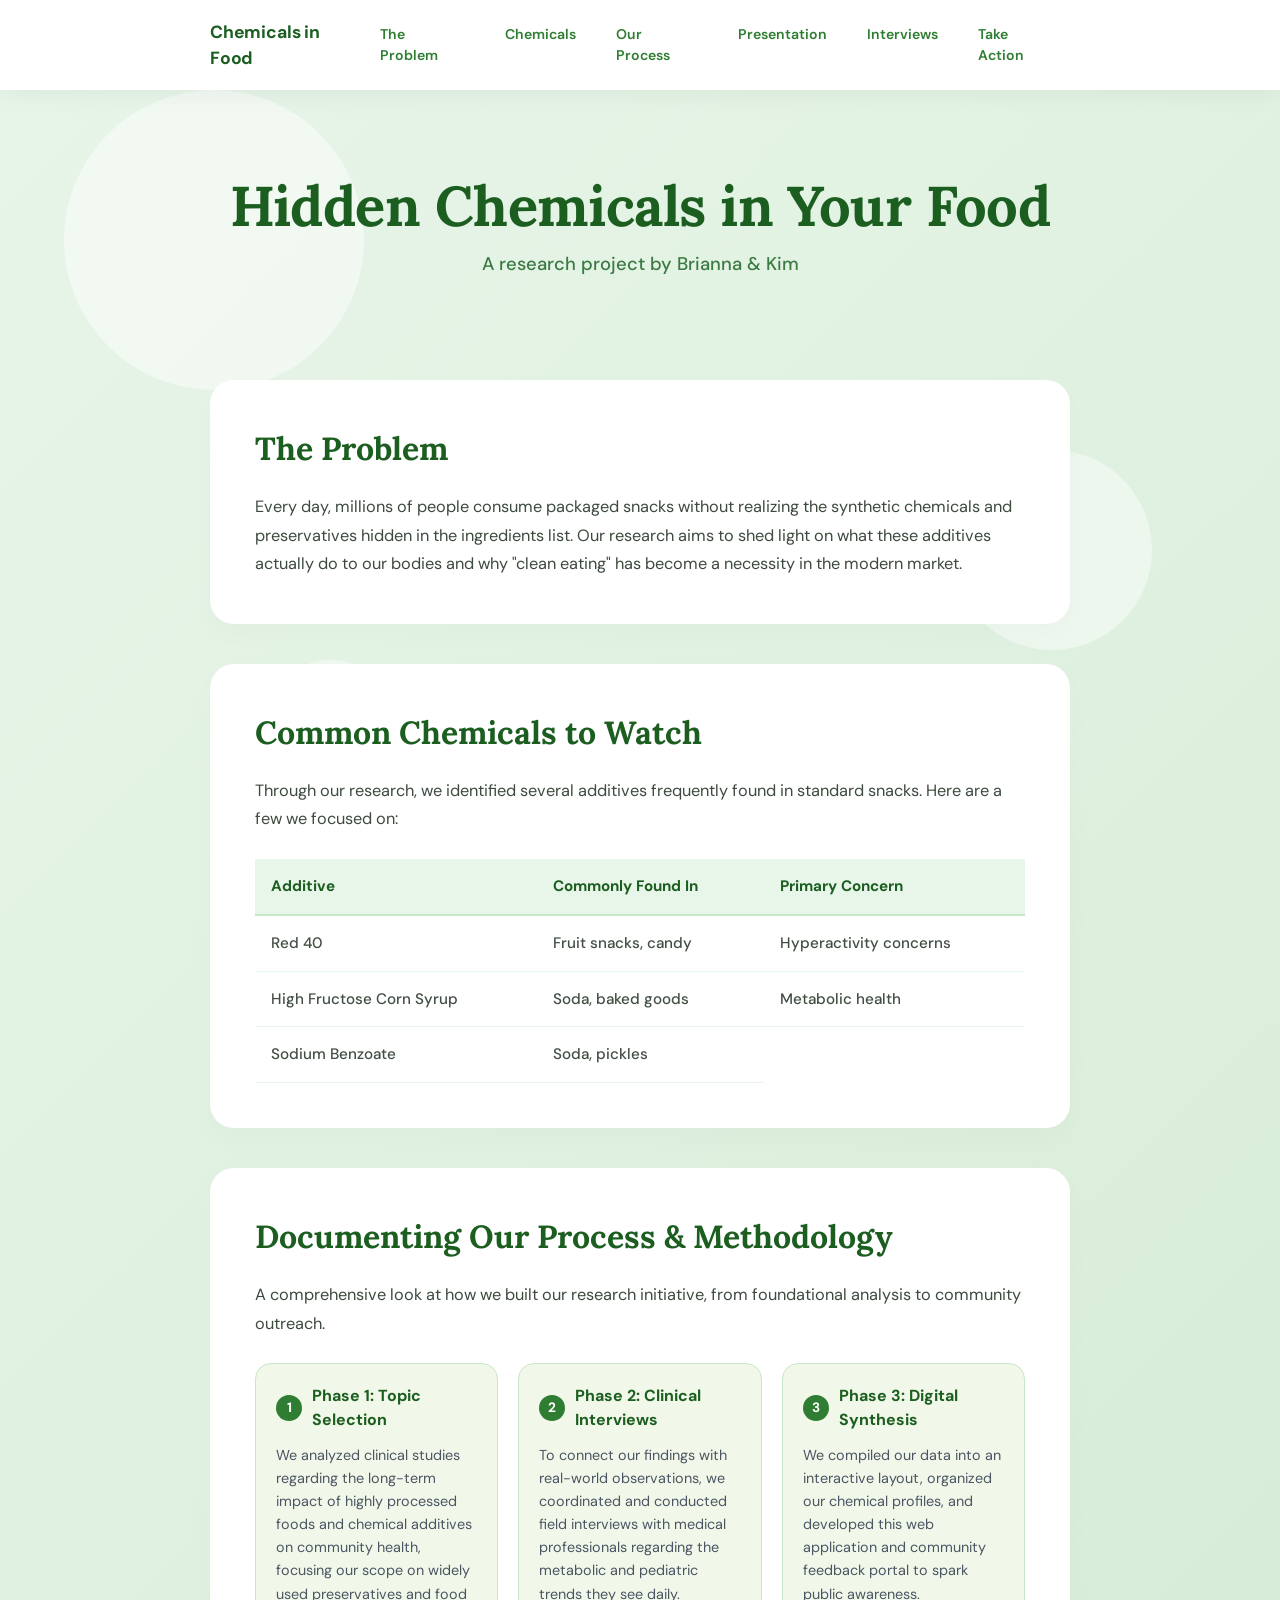
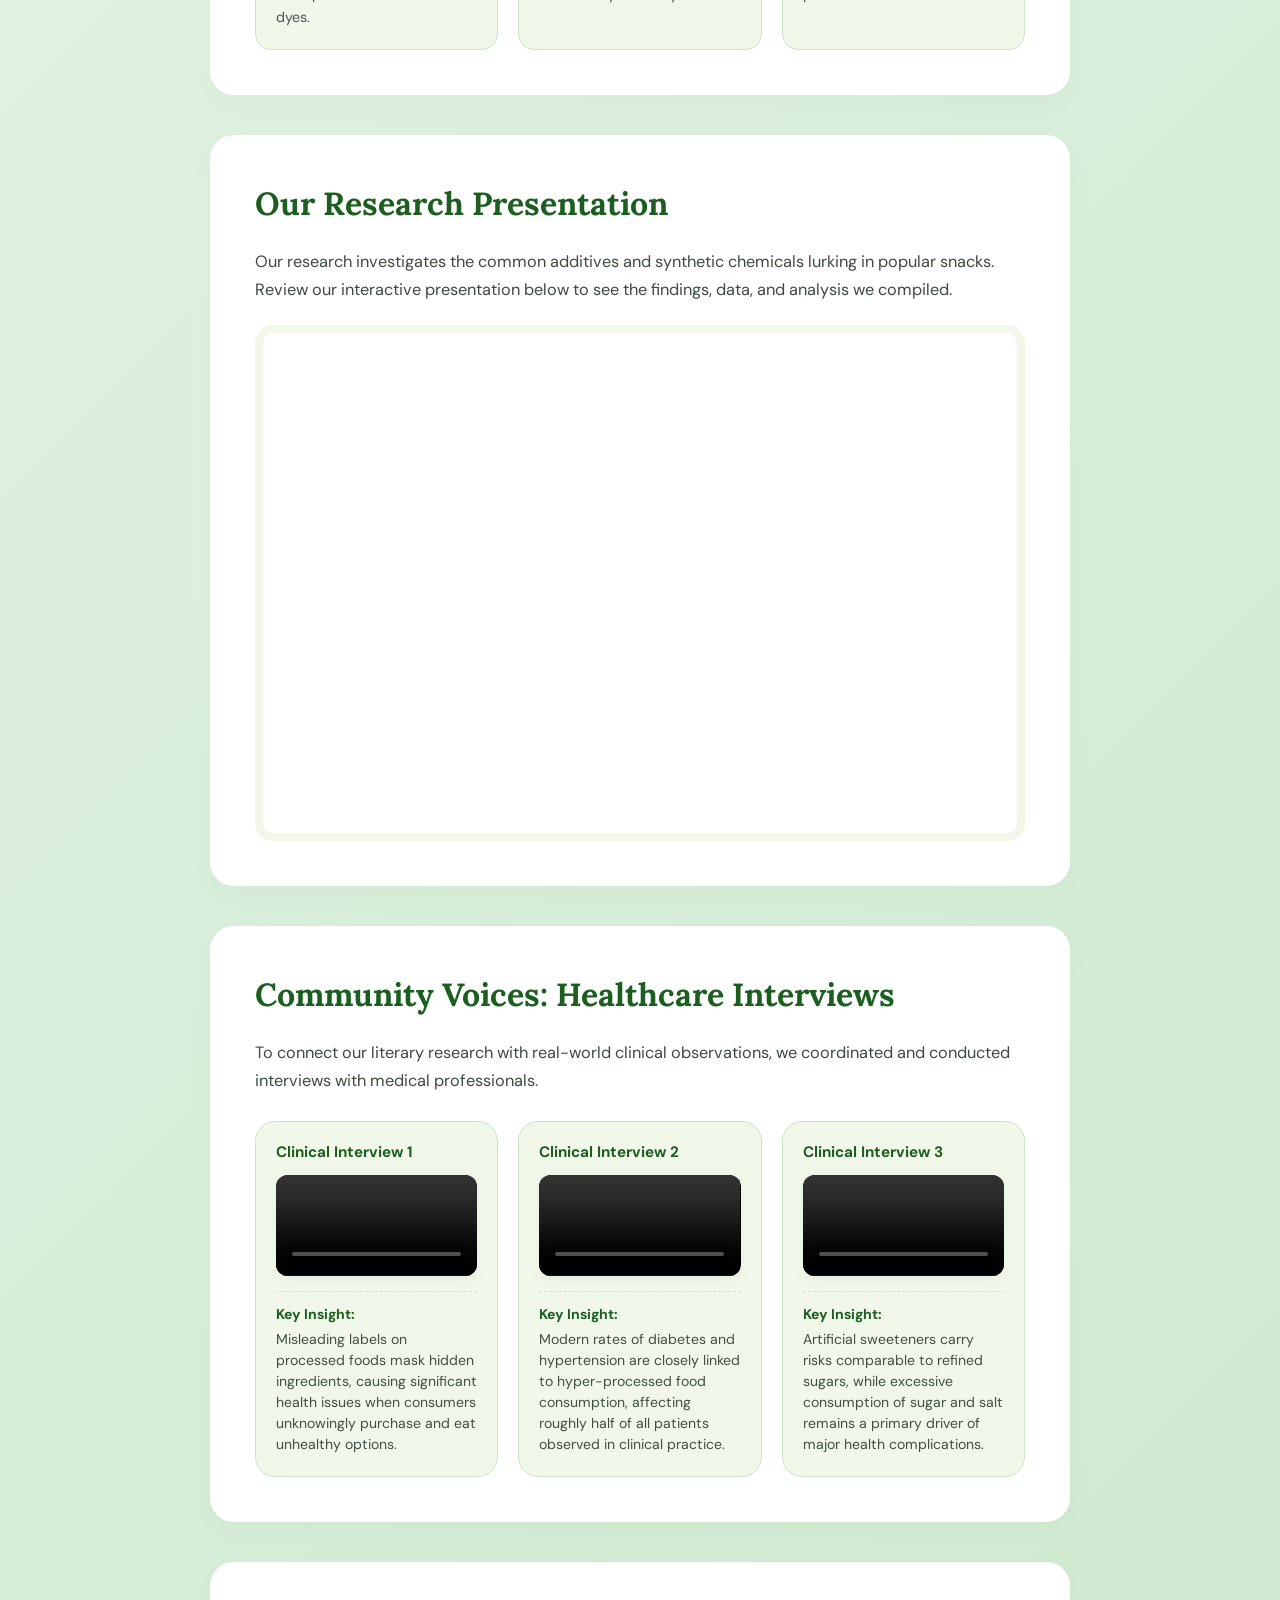
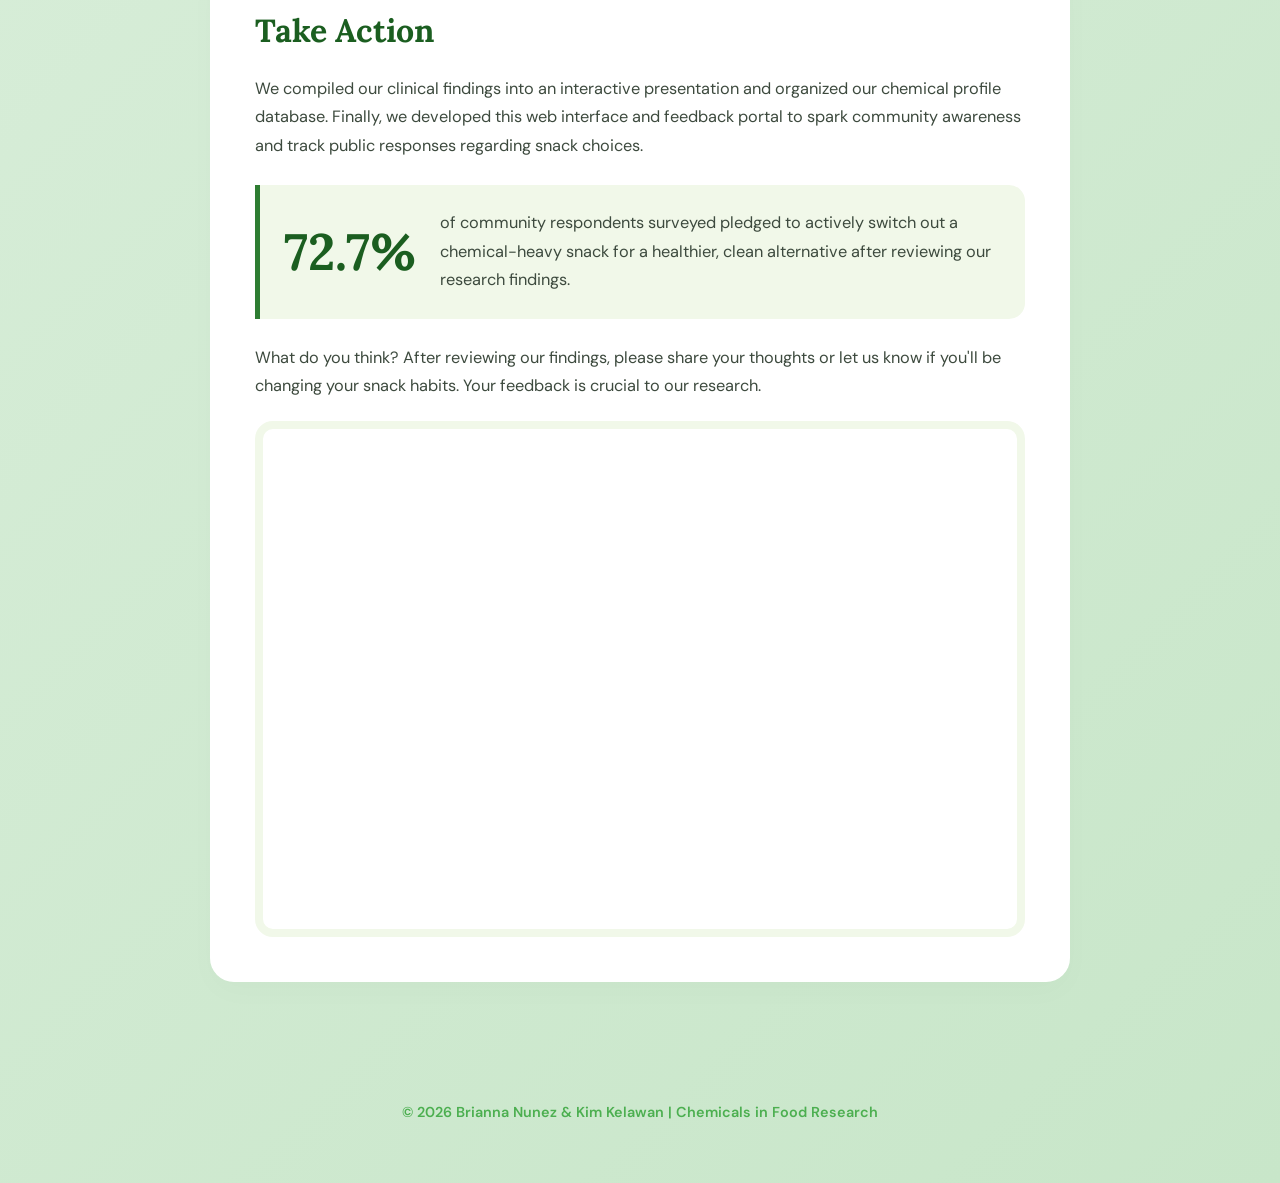
==== commit 30ac72f2: "." ====
--- a/index.html
+++ b/index.html
@@ -183,7 +183,7 @@
     </main>
 
     <footer>
-        <p>&copy; 2026 Brianna Nunez & Kim | Chemicals in Food Research</p>
+        <p>&copy; 2026 Brianna Nunez & Kim Kelawan | Chemicals in Food Research</p>
     </footer>
 
 </body>
